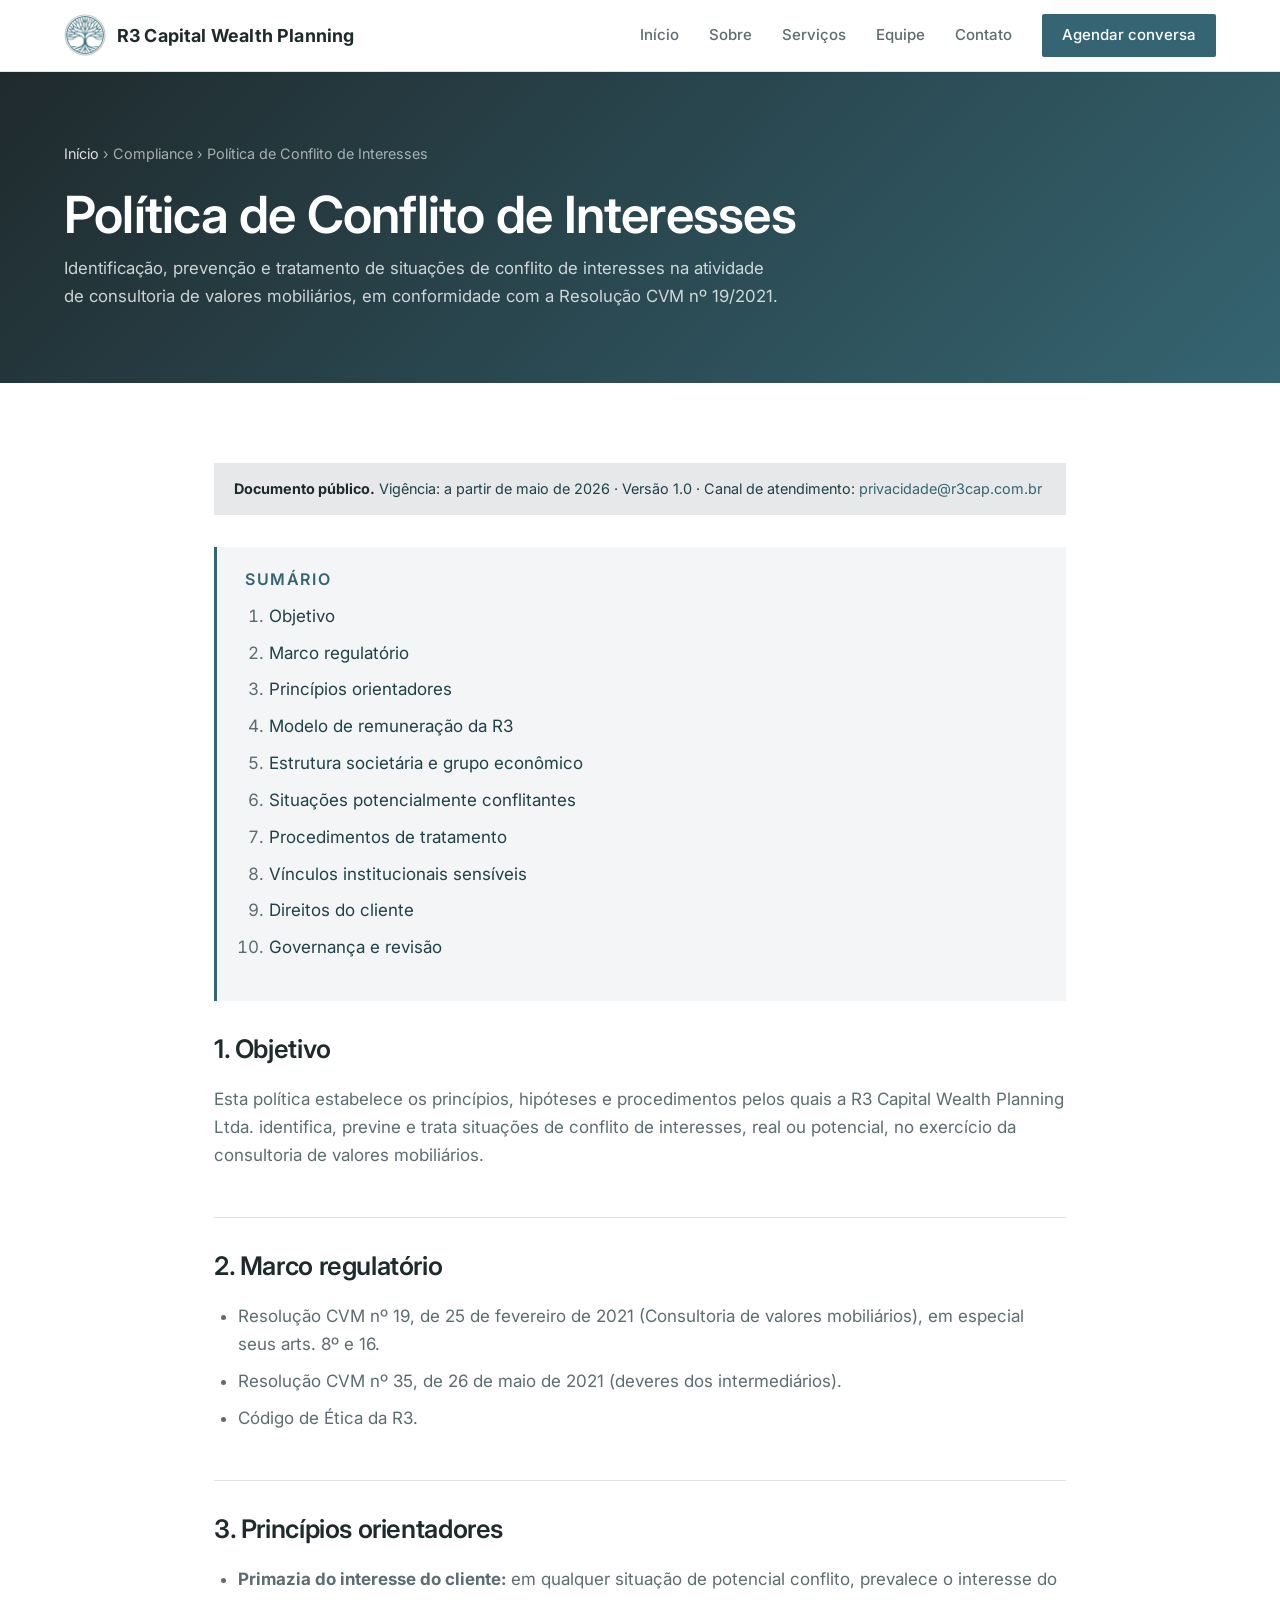
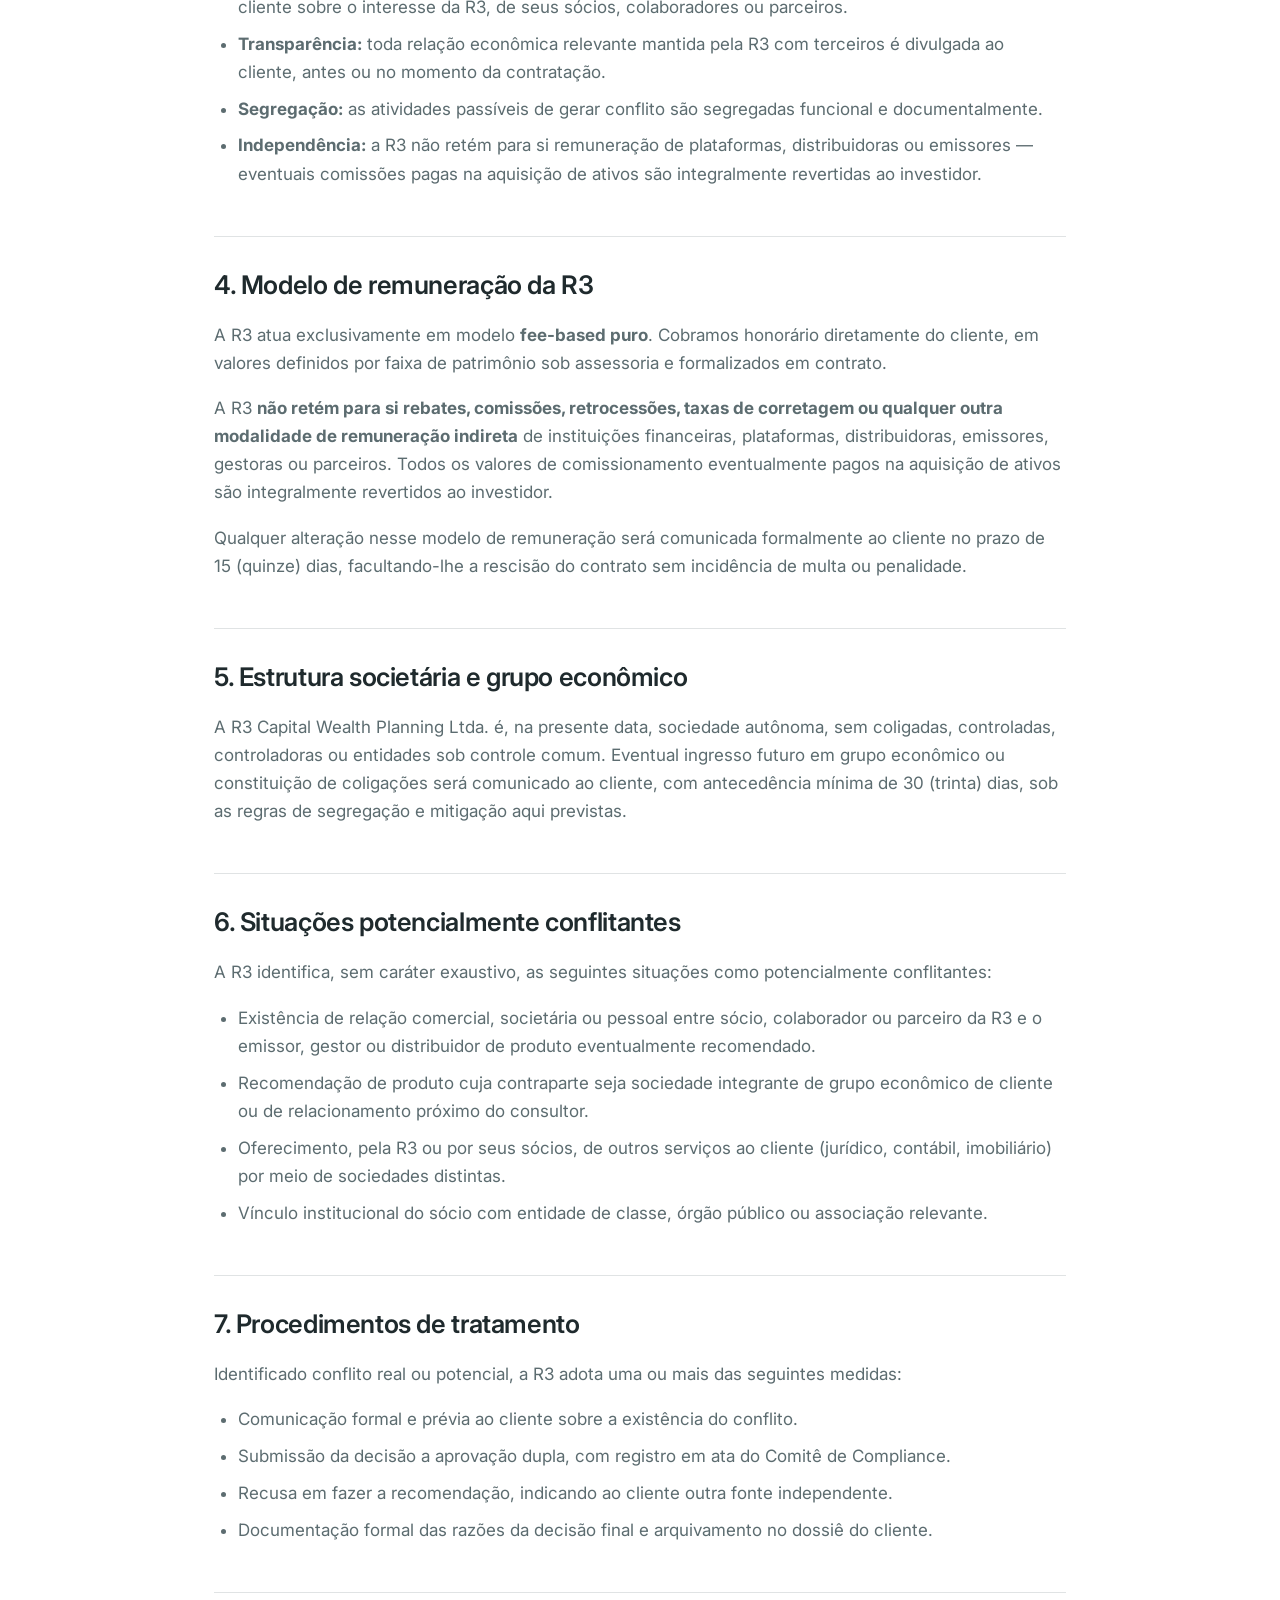
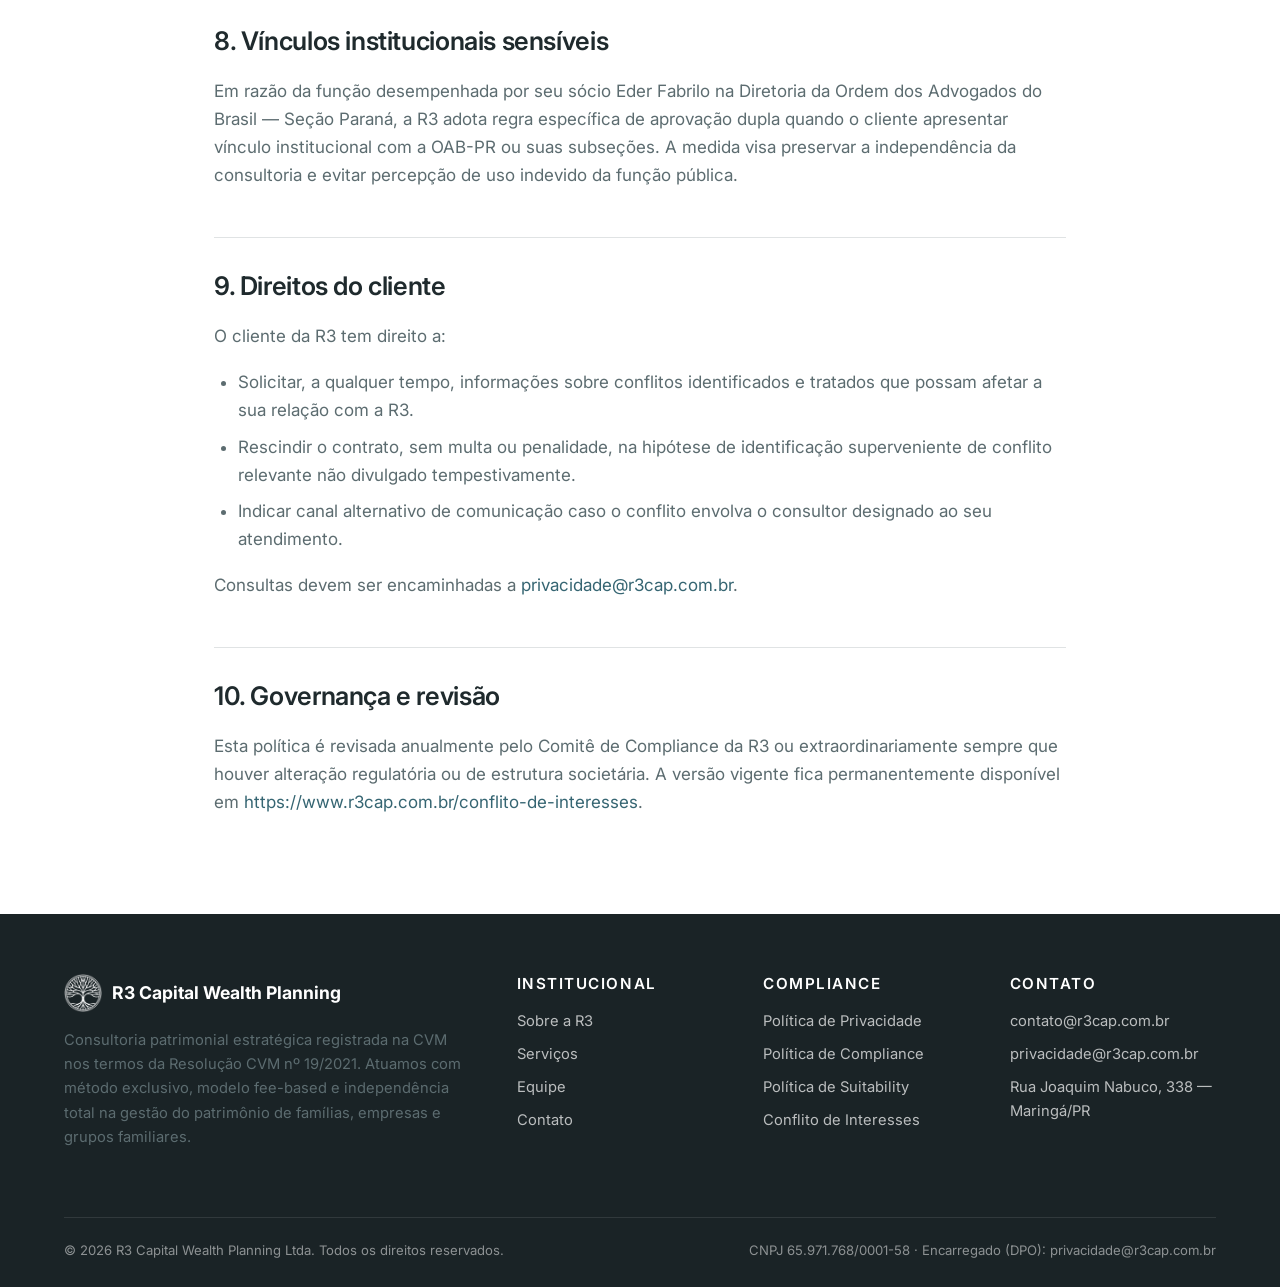
==== conflito-de-interesses.html @ 51d9f54a "Site institucional R3 Capital Wealth Planning" ====
<!DOCTYPE html>
<html lang="pt-BR">
<head>
  <meta charset="UTF-8">
  <meta name="viewport" content="width=device-width, initial-scale=1.0">
  <title>Política de Conflito de Interesses | R3 Capital Wealth Planning</title>
  <meta name="description" content="Política de Conflito de Interesses da R3 Capital Wealth Planning Ltda., em conformidade com a Resolução CVM nº 19/2021.">
  <meta name="robots" content="index, follow">
  <link rel="preconnect" href="https://fonts.googleapis.com">
  <link rel="preconnect" href="https://fonts.gstatic.com" crossorigin>
  <link href="https://fonts.googleapis.com/css2?family=Inter:wght@400;500;600;700&display=swap" rel="stylesheet">
  <link rel="stylesheet" href="css/style.css">
</head>
<body data-page="conflito-interesses">

<header class="navbar">
  <div class="navbar-inner">
    <a href="index.html" class="navbar-brand"><img class="brand-icon" src="assets/logo-icon.png" alt="R3 Capital"><span>R3 Capital Wealth Planning</span></a>
    <nav class="navbar-nav">
      <a href="index.html" class="">Início</a><a href="sobre.html" class="">Sobre</a><a href="servicos.html" class="">Serviços</a><a href="equipe.html" class="">Equipe</a><a href="contato.html" class="">Contato</a>
      <a href="contato.html#agendar" class="btn-nav">Agendar conversa</a>
    </nav>
  </div>
</header>

<section class="page-header">
  <div class="container">
    <div class="breadcrumb"><a href="index.html">Início</a> &rsaquo; Compliance &rsaquo; Política de Conflito de Interesses</div>
    <h1>Política de Conflito de Interesses</h1>
    <p class="subtitle">Identificação, prevenção e tratamento de situações de conflito de interesses na atividade de consultoria de valores mobiliários, em conformidade com a Resolução CVM nº 19/2021.</p>
  </div>
</section>

<section>
  <div class="container-narrow legal-content">

<div class="meta">
  <strong>Documento público.</strong> Vigência: a partir de maio de 2026 &middot; Versão 1.0 &middot;
  Canal de atendimento: <a href="mailto:privacidade@r3cap.com.br">privacidade@r3cap.com.br</a>
</div>

    <div class="policy-toc">
      <h4>Sumário</h4>
      <ol>
        <li><a href="#ci-1">Objetivo</a></li>
        <li><a href="#ci-2">Marco regulatório</a></li>
        <li><a href="#ci-3">Princípios orientadores</a></li>
        <li><a href="#ci-4">Modelo de remuneração da R3</a></li>
        <li><a href="#ci-5">Estrutura societária e grupo econômico</a></li>
        <li><a href="#ci-6">Situações potencialmente conflitantes</a></li>
        <li><a href="#ci-7">Procedimentos de tratamento</a></li>
        <li><a href="#ci-8">Vínculos institucionais sensíveis</a></li>
        <li><a href="#ci-9">Direitos do cliente</a></li>
        <li><a href="#ci-10">Governança e revisão</a></li>
      </ol>
    </div>

    <h2 id="ci-1">1. Objetivo</h2>
    <p>Esta política estabelece os princípios, hipóteses e procedimentos pelos quais a R3 Capital Wealth Planning Ltda. identifica, previne e trata situações de conflito de interesses, real ou potencial, no exercício da consultoria de valores mobiliários.</p>

    <h2 id="ci-2">2. Marco regulatório</h2>
    <ul>
      <li>Resolução CVM nº 19, de 25 de fevereiro de 2021 (Consultoria de valores mobiliários), em especial seus arts. 8º e 16.</li>
      <li>Resolução CVM nº 35, de 26 de maio de 2021 (deveres dos intermediários).</li>
      <li>Código de Ética da R3.</li>
    </ul>

    <h2 id="ci-3">3. Princípios orientadores</h2>
    <ul>
      <li><strong>Primazia do interesse do cliente:</strong> em qualquer situação de potencial conflito, prevalece o interesse do cliente sobre o interesse da R3, de seus sócios, colaboradores ou parceiros.</li>
      <li><strong>Transparência:</strong> toda relação econômica relevante mantida pela R3 com terceiros é divulgada ao cliente, antes ou no momento da contratação.</li>
      <li><strong>Segregação:</strong> as atividades passíveis de gerar conflito são segregadas funcional e documentalmente.</li>
      <li><strong>Independência:</strong> a R3 não retém para si remuneração de plataformas, distribuidoras ou emissores &mdash; eventuais comissões pagas na aquisição de ativos são integralmente revertidas ao investidor.</li>
    </ul>

    <h2 id="ci-4">4. Modelo de remuneração da R3</h2>
    <p>A R3 atua exclusivamente em modelo <strong>fee-based puro</strong>. Cobramos honorário diretamente do cliente, em valores definidos por faixa de patrimônio sob assessoria e formalizados em contrato.</p>
    <p>A R3 <strong>não retém para si rebates, comissões, retrocessões, taxas de corretagem ou qualquer outra modalidade de remuneração indireta</strong> de instituições financeiras, plataformas, distribuidoras, emissores, gestoras ou parceiros. Todos os valores de comissionamento eventualmente pagos na aquisição de ativos são integralmente revertidos ao investidor.</p>
    <p>Qualquer alteração nesse modelo de remuneração será comunicada formalmente ao cliente no prazo de 15 (quinze) dias, facultando-lhe a rescisão do contrato sem incidência de multa ou penalidade.</p>

    <h2 id="ci-5">5. Estrutura societária e grupo econômico</h2>
    <p>A R3 Capital Wealth Planning Ltda. é, na presente data, sociedade autônoma, sem coligadas, controladas, controladoras ou entidades sob controle comum. Eventual ingresso futuro em grupo econômico ou constituição de coligações será comunicado ao cliente, com antecedência mínima de 30 (trinta) dias, sob as regras de segregação e mitigação aqui previstas.</p>

    <h2 id="ci-6">6. Situações potencialmente conflitantes</h2>
    <p>A R3 identifica, sem caráter exaustivo, as seguintes situações como potencialmente conflitantes:</p>
    <ul>
      <li>Existência de relação comercial, societária ou pessoal entre sócio, colaborador ou parceiro da R3 e o emissor, gestor ou distribuidor de produto eventualmente recomendado.</li>
      <li>Recomendação de produto cuja contraparte seja sociedade integrante de grupo econômico de cliente ou de relacionamento próximo do consultor.</li>
      <li>Oferecimento, pela R3 ou por seus sócios, de outros serviços ao cliente (jurídico, contábil, imobiliário) por meio de sociedades distintas.</li>
      <li>Vínculo institucional do sócio com entidade de classe, órgão público ou associação relevante.</li>
    </ul>

    <h2 id="ci-7">7. Procedimentos de tratamento</h2>
    <p>Identificado conflito real ou potencial, a R3 adota uma ou mais das seguintes medidas:</p>
    <ul>
      <li>Comunicação formal e prévia ao cliente sobre a existência do conflito.</li>
      <li>Submissão da decisão a aprovação dupla, com registro em ata do Comitê de Compliance.</li>
      <li>Recusa em fazer a recomendação, indicando ao cliente outra fonte independente.</li>
      <li>Documentação formal das razões da decisão final e arquivamento no dossiê do cliente.</li>
    </ul>

    <h2 id="ci-8">8. Vínculos institucionais sensíveis</h2>
    <p>Em razão da função desempenhada por seu sócio Eder Fabrilo na Diretoria da Ordem dos Advogados do Brasil — Seção Paraná, a R3 adota regra específica de aprovação dupla quando o cliente apresentar vínculo institucional com a OAB-PR ou suas subseções. A medida visa preservar a independência da consultoria e evitar percepção de uso indevido da função pública.</p>

    <h2 id="ci-9">9. Direitos do cliente</h2>
    <p>O cliente da R3 tem direito a:</p>
    <ul>
      <li>Solicitar, a qualquer tempo, informações sobre conflitos identificados e tratados que possam afetar a sua relação com a R3.</li>
      <li>Rescindir o contrato, sem multa ou penalidade, na hipótese de identificação superveniente de conflito relevante não divulgado tempestivamente.</li>
      <li>Indicar canal alternativo de comunicação caso o conflito envolva o consultor designado ao seu atendimento.</li>
    </ul>
    <p>Consultas devem ser encaminhadas a <a href="mailto:privacidade@r3cap.com.br">privacidade@r3cap.com.br</a>.</p>

    <h2 id="ci-10">10. Governança e revisão</h2>
    <p>Esta política é revisada anualmente pelo Comitê de Compliance da R3 ou extraordinariamente sempre que houver alteração regulatória ou de estrutura societária. A versão vigente fica permanentemente disponível em <a href="https://www.r3cap.com.br/conflito-de-interesses">https://www.r3cap.com.br/conflito-de-interesses</a>.</p>
  </div>
</section>

<footer class="footer">
  <div class="container">
    <div class="footer-grid">
      <div>
        <span class="footer-brand"><img class="brand-icon" src="assets/logo-icon-branco.png" alt="R3 Capital"><span>R3 Capital Wealth Planning</span></span>
        <p>Consultoria patrimonial estratégica registrada na CVM nos termos da Resolução CVM nº 19/2021. Atuamos com método exclusivo, modelo fee-based e independência total na gestão do patrimônio de famílias, empresas e grupos familiares.</p>
      </div>
      <div>
        <h4>Institucional</h4>
        <ul>
          <li><a href="sobre.html">Sobre a R3</a></li>
          <li><a href="servicos.html">Serviços</a></li>
          <li><a href="equipe.html">Equipe</a></li>
          <li><a href="contato.html">Contato</a></li>
        </ul>
      </div>
      <div>
        <h4>Compliance</h4>
        <ul>
          <li><a href="politica-de-privacidade.html">Política de Privacidade</a></li>
          <li><a href="politica-de-compliance.html">Política de Compliance</a></li>
          <li><a href="politica-de-suitability.html">Política de Suitability</a></li>
          <li><a href="conflito-de-interesses.html">Conflito de Interesses</a></li>
        </ul>
      </div>
      <div>
        <h4>Contato</h4>
        <ul>
          <li>contato@r3cap.com.br</li>
          <li>privacidade@r3cap.com.br</li>
          <li>Rua Joaquim Nabuco, 338 &mdash; Maringá/PR</li>
        </ul>
      </div>
    </div>
    <div class="footer-bottom">
      <div>&copy; 2026 R3 Capital Wealth Planning Ltda. Todos os direitos reservados.</div>
      <div>CNPJ 65.971.768/0001-58 &middot; Encarregado (DPO): privacidade@r3cap.com.br</div>
    </div>
  </div>
</footer>
</body>
</html>
---- css/style.css ----
/* ==============================================================
   R3 Capital Wealth Planning — Site institucional
   Paleta: teal/petróleo institucional, cinza, escuro — extraída
   da apresentação corporativa da R3 Capital.
   Tipografia: Inter (sans-serif).
   ============================================================== */

:root {
  --teal-900: #1F2A2D;
  --teal-800: #1F4147;
  --teal-700: #356572;
  --teal-500: #6A8990;
  --teal-100: #E7E8E9;
  --accent: #356572;
  --accent-light: #6A8990;
  --gray-900: #1F2A2D;
  --gray-700: #5C6C70;
  --gray-500: #8A979B;
  --gray-300: #CBD2D4;
  --gray-100: #F4F5F6;
  --white: #FFFFFF;
  --border: #E0E3E4;
  --max-width: 1200px;
  --content-width: 900px;
  --shadow-sm: 0 1px 2px 0 rgba(31, 42, 45, 0.05);
  --shadow-md: 0 4px 6px -1px rgba(31, 42, 45, 0.09), 0 2px 4px -1px rgba(31, 42, 45, 0.05);
  --shadow-lg: 0 10px 25px -3px rgba(31, 42, 45, 0.12), 0 4px 6px -2px rgba(31, 42, 45, 0.06);
}

* { box-sizing: border-box; margin: 0; padding: 0; }

html {
  scroll-behavior: smooth;
  -webkit-font-smoothing: antialiased;
  -moz-osx-font-smoothing: grayscale;
}

body {
  font-family: 'Inter', -apple-system, BlinkMacSystemFont, 'Segoe UI', Roboto, sans-serif;
  font-size: 17px;
  line-height: 1.65;
  color: var(--gray-900);
  background: var(--white);
}

a { color: var(--teal-700); text-decoration: none; transition: color .15s ease; }
a:hover { color: var(--teal-500); }

img { max-width: 100%; display: block; }

.container { max-width: var(--max-width); margin: 0 auto; padding: 0 24px; }
.container-narrow { max-width: var(--content-width); margin: 0 auto; padding: 0 24px; }

/* ============== TIPOGRAFIA ============== */
h1, h2, h3, h4 {
  font-weight: 600;
  line-height: 1.25;
  color: var(--teal-900);
  letter-spacing: -0.015em;
}
h1 { font-size: clamp(2rem, 4vw, 3.25rem); margin-bottom: 1.5rem; }
h2 { font-size: clamp(1.5rem, 3vw, 2.25rem); margin-bottom: 1.25rem; }
h3 { font-size: 1.35rem; margin-bottom: 1rem; }
h4 { font-size: 1.1rem; margin-bottom: .75rem; color: var(--teal-800); }

p { margin-bottom: 1.1rem; color: var(--gray-700); }
p.lead { font-size: 1.2rem; color: var(--gray-700); line-height: 1.55; }

.eyebrow {
  text-transform: uppercase;
  letter-spacing: .14em;
  font-size: .82rem;
  font-weight: 600;
  color: var(--teal-700);
  margin-bottom: .9rem;
  display: inline-block;
}

.divider-gold {
  width: 56px; height: 2px; background: var(--teal-700); margin: 1.25rem 0 1.5rem;
}

ul.bullets { list-style: none; padding: 0; }
ul.bullets li {
  position: relative; padding-left: 1.6rem; margin-bottom: .55rem; color: var(--gray-700);
}
ul.bullets li::before {
  content: ""; position: absolute; left: 0; top: .62rem;
  width: 8px; height: 8px; background: var(--teal-700);
  transform: rotate(45deg);
}

/* ============== NAVBAR ============== */
.navbar {
  background: var(--white);
  border-bottom: 1px solid var(--border);
  position: sticky; top: 0; z-index: 50;
  box-shadow: var(--shadow-sm);
}
.navbar-inner {
  display: flex; align-items: center; justify-content: space-between;
  padding: 14px 24px; max-width: var(--max-width); margin: 0 auto;
}
.navbar-brand {
  display: flex; align-items: center; gap: 11px;
  font-weight: 700; font-size: 1.12rem; color: var(--teal-900);
  letter-spacing: .01em;
}
.navbar-brand:hover { color: var(--teal-900); }
.brand-icon { height: 42px; width: auto; }
.navbar-nav { display: flex; gap: 30px; align-items: center; }
.navbar-nav a {
  color: var(--gray-700); font-size: .94rem; font-weight: 500;
  transition: color .15s ease;
}
.navbar-nav a:hover, .navbar-nav a.active { color: var(--teal-900); }
.btn-nav {
  background: var(--teal-700); color: var(--white) !important;
  padding: 9px 20px; border-radius: 2px; font-size: .9rem;
}
.btn-nav:hover { background: var(--teal-800); color: var(--white) !important; }

@media (max-width: 860px) {
  .navbar-nav { gap: 16px; }
  .navbar-nav a:not(.btn-nav) { display: none; }
  .navbar-brand { font-size: 1rem; }
  .brand-icon { height: 36px; }
}

/* ============== HERO ============== */
.hero {
  background: linear-gradient(135deg, var(--teal-900) 0%, var(--teal-700) 100%);
  color: var(--white);
  padding: 110px 0 100px;
  position: relative;
  overflow: hidden;
}
.hero::before {
  content: ""; position: absolute; top: 0; right: -20%; width: 600px; height: 600px;
  background: radial-gradient(circle, rgba(106, 137, 144, 0.22) 0%, transparent 70%);
  pointer-events: none;
}
.hero h1 { color: var(--white); max-width: 760px; }
.hero .lead { color: rgba(255,255,255,0.85); max-width: 640px; margin-top: 1rem; }
.hero .eyebrow { color: var(--teal-500); }
.hero .divider-gold { background: var(--teal-500); }
.hero-actions { margin-top: 2.2rem; display: flex; gap: 14px; flex-wrap: wrap; }

.btn {
  display: inline-block; padding: 14px 28px;
  font-size: .95rem; font-weight: 600; border-radius: 2px;
  border: 1px solid transparent; cursor: pointer;
  transition: all .15s ease;
  letter-spacing: .02em;
}
.btn-primary { background: var(--teal-700); color: var(--white); }
.btn-primary:hover { background: var(--teal-800); color: var(--white); }
.btn-outline { background: transparent; border-color: rgba(255,255,255,0.4); color: var(--white); }
.btn-outline:hover { background: var(--white); color: var(--teal-900); border-color: var(--white); }

/* ============== PAGE HEADER (interior) ============== */
.page-header {
  background: linear-gradient(135deg, var(--teal-900) 0%, var(--teal-700) 100%);
  color: var(--white); padding: 70px 0 55px;
}
.page-header h1 { color: var(--white); margin-bottom: .6rem; }
.page-header .breadcrumb {
  color: rgba(255,255,255,0.6); font-size: .9rem; margin-bottom: 1rem;
}
.page-header .breadcrumb a { color: rgba(255,255,255,0.85); }
.page-header .subtitle {
  color: rgba(255,255,255,0.78); font-size: 1.05rem; max-width: 720px;
}

/* ============== SEÇÕES ============== */
section { padding: 80px 0; }
section.tight { padding: 50px 0; }
section.alt { background: var(--gray-100); }
section.dark { background: var(--teal-900); color: var(--white); }
section.dark h2, section.dark h3 { color: var(--white); }
section.dark p { color: rgba(255,255,255,0.75); }

.section-header { max-width: 720px; margin-bottom: 3rem; }
.section-header.center { margin-left: auto; margin-right: auto; text-align: center; }
.section-header.center .divider-gold { margin-left: auto; margin-right: auto; }

/* ============== CARDS ============== */
.grid-3 { display: grid; grid-template-columns: repeat(3, 1fr); gap: 28px; }
.grid-2 { display: grid; grid-template-columns: repeat(2, 1fr); gap: 36px; }
@media (max-width: 820px) { .grid-3, .grid-2 { grid-template-columns: 1fr; } }

.card {
  background: var(--white); padding: 36px 32px;
  border: 1px solid var(--border); border-top: 3px solid var(--teal-700);
  transition: transform .2s ease, box-shadow .2s ease;
}
.card:hover { transform: translateY(-3px); box-shadow: var(--shadow-md); }
.card h3 { margin-bottom: .8rem; }
.card .icon {
  width: 44px; height: 44px; display: flex; align-items: center; justify-content: center;
  background: var(--teal-100); color: var(--teal-700); margin-bottom: 1.25rem;
  font-size: 1.4rem; font-weight: 700;
}
.card p { margin-bottom: 0; }

/* ============== MÉTODO R3 (etapas) ============== */
.steps { display: grid; grid-template-columns: repeat(3, 1fr); gap: 24px; }
@media (max-width: 820px) { .steps { grid-template-columns: 1fr; } }
.step {
  background: var(--white); border: 1px solid var(--border);
  padding: 30px 28px; position: relative;
}
.step .step-num {
  font-size: 2.2rem; font-weight: 700; color: var(--teal-100);
  line-height: 1; margin-bottom: .5rem;
}
.step h3 {
  font-size: 1.15rem; text-transform: uppercase; letter-spacing: .04em;
  color: var(--teal-700); margin-bottom: .6rem;
}
.step p { margin-bottom: 0; font-size: .96rem; }
.step.dark { background: var(--teal-800); border-color: var(--teal-800); }
.step.dark h3 { color: var(--teal-500); }
.step.dark p { color: rgba(255,255,255,0.78); }
.step.dark .step-num { color: rgba(255,255,255,0.18); }

/* ============== COMPARATIVO (fee-based) ============== */
.compare { display: grid; grid-template-columns: 1fr 1fr; gap: 28px; }
@media (max-width: 720px) { .compare { grid-template-columns: 1fr; } }
.compare-col {
  border: 1px solid var(--border); padding: 32px 30px; background: var(--white);
}
.compare-col.bad { background: var(--gray-100); }
.compare-col.good { border-top: 3px solid var(--teal-700); }
.compare-col h3 { font-size: 1.15rem; margin-bottom: 1.25rem; }
.compare-col.bad h3 { color: var(--gray-500); }
.compare-col ul { list-style: none; padding: 0; }
.compare-col li {
  position: relative; padding-left: 1.7rem; margin-bottom: .7rem;
  font-size: .96rem; color: var(--gray-700);
}
.compare-col.bad li::before {
  content: "\00d7"; position: absolute; left: 0; top: -.05rem;
  color: var(--gray-500); font-weight: 700; font-size: 1.1rem;
}
.compare-col.good li::before {
  content: "\2713"; position: absolute; left: 0; top: 0;
  color: var(--teal-700); font-weight: 700;
}

/* ============== TABELA DE HONORÁRIOS ============== */
.fee-table { width: 100%; border-collapse: collapse; margin: 1.5rem 0; }
.fee-table th, .fee-table td {
  text-align: left; padding: 14px 18px; border-bottom: 1px solid var(--border);
  font-size: .98rem;
}
.fee-table thead th {
  background: var(--teal-900); color: var(--white);
  text-transform: uppercase; letter-spacing: .06em; font-size: .8rem; font-weight: 600;
}
.fee-table tbody tr:nth-child(even) { background: var(--gray-100); }
.fee-table td:nth-child(2) { color: var(--teal-700); font-weight: 700; }

/* ============== TEAM ============== */
.team-card {
  background: var(--white); border: 1px solid var(--border);
  padding: 36px; display: flex; gap: 28px; align-items: flex-start;
}
.team-avatar {
  width: 96px; height: 96px; flex-shrink: 0;
  background: var(--teal-100); color: var(--teal-700);
  display: flex; align-items: center; justify-content: center;
  font-weight: 700; font-size: 1.8rem; border: 2px solid var(--teal-700);
  border-radius: 50%;
}
.team-info h3 { margin-bottom: .25rem; }
.team-info .role {
  color: var(--teal-700); font-size: .92rem; font-weight: 600;
  text-transform: uppercase; letter-spacing: .08em; margin-bottom: .9rem;
}
@media (max-width: 600px) {
  .team-card { flex-direction: column; align-items: center; text-align: center; }
}

/* ============== STATS ============== */
.stats-bar {
  background: var(--teal-900); color: var(--white); padding: 56px 0;
}
.stats-grid { display: grid; grid-template-columns: repeat(4, 1fr); gap: 24px; text-align: center; }
.stat-num {
  font-size: 2.4rem; font-weight: 700; color: var(--teal-500); display: block;
  font-family: 'Inter', sans-serif;
}
.stat-label {
  color: rgba(255,255,255,0.7); font-size: .85rem; text-transform: uppercase;
  letter-spacing: .12em; margin-top: .4rem;
}
@media (max-width: 720px) { .stats-grid { grid-template-columns: repeat(2, 1fr); gap: 32px; } }

/* ============== CTA ============== */
.cta-band {
  background: linear-gradient(135deg, var(--teal-900) 0%, var(--teal-700) 100%);
  color: var(--white); padding: 70px 0; text-align: center;
}
.cta-band h2 { color: var(--white); }
.cta-band p { color: rgba(255,255,255,0.8); max-width: 560px; margin: 0 auto 2rem; }

/* ============== QUOTE ============== */
.quote-band {
  background: var(--teal-800); color: var(--white);
  padding: 64px 0; text-align: center;
}
.quote-band blockquote {
  font-size: clamp(1.3rem, 2.6vw, 1.9rem); font-weight: 600;
  color: var(--white); max-width: 760px; margin: 0 auto;
  line-height: 1.4; letter-spacing: -0.01em;
}
.quote-band blockquote::before { content: "\201C"; color: var(--teal-500); }
.quote-band blockquote::after { content: "\201D"; color: var(--teal-500); }

/* ============== POLICY / LEGAL ============== */
.policy-toc {
  background: var(--gray-100); border-left: 3px solid var(--teal-700);
  padding: 22px 28px; margin: 2rem 0;
}
.policy-toc h4 {
  margin-bottom: .8rem; font-size: 1rem;
  color: var(--teal-700); text-transform: uppercase; letter-spacing: .1em;
}
.policy-toc ol { padding-left: 1.5rem; color: var(--gray-700); }
.policy-toc ol li { margin-bottom: .35rem; }
.policy-toc ol li a { color: var(--teal-800); }

.legal-content h2 {
  margin-top: 3rem; padding-top: 2rem;
  border-top: 1px solid var(--border); font-size: 1.6rem;
}
.legal-content h2:first-of-type { border-top: none; padding-top: 0; margin-top: 1rem; }
.legal-content h3 { margin-top: 1.8rem; color: var(--teal-800); font-size: 1.15rem; }
.legal-content p, .legal-content li { color: var(--gray-700); }
.legal-content ul, .legal-content ol { padding-left: 1.5rem; margin-bottom: 1.1rem; }
.legal-content ul li, .legal-content ol li { margin-bottom: .55rem; }
.legal-content .meta {
  background: var(--teal-100); padding: 14px 20px; font-size: .9rem;
  color: var(--teal-800); margin-bottom: 2rem;
}
.legal-content .meta strong { color: var(--teal-900); }

/* ============== CONTACT ============== */
.contact-grid { display: grid; grid-template-columns: 1fr 1fr; gap: 56px; }
@media (max-width: 820px) { .contact-grid { grid-template-columns: 1fr; gap: 32px; } }
.contact-info p { margin-bottom: 1.4rem; }
.contact-info .label {
  font-size: .82rem; text-transform: uppercase; letter-spacing: .12em;
  color: var(--teal-700); font-weight: 600; margin-bottom: .25rem; display: block;
}
.contact-info .value { color: var(--gray-900); font-size: 1.05rem; }

form .form-row { margin-bottom: 1.2rem; }
form label {
  display: block; font-size: .88rem; font-weight: 600; color: var(--teal-900);
  margin-bottom: .35rem;
}
form input, form textarea, form select {
  width: 100%; padding: 12px 14px;
  border: 1px solid var(--gray-300); background: var(--white);
  font-family: inherit; font-size: .98rem; color: var(--gray-900);
  border-radius: 2px;
}
form input:focus, form textarea:focus, form select:focus {
  outline: none; border-color: var(--teal-700);
  box-shadow: 0 0 0 3px rgba(53, 101, 114, 0.12);
}
form textarea { min-height: 130px; resize: vertical; }
form button { width: 100%; }

/* ============== FOOTER ============== */
.footer {
  background: #1A2326; color: rgba(255,255,255,0.7); padding: 60px 0 25px;
  font-size: .92rem;
}
.footer-grid {
  display: grid; grid-template-columns: 2fr 1fr 1fr 1fr; gap: 40px;
  margin-bottom: 50px;
}
@media (max-width: 820px) { .footer-grid { grid-template-columns: 1fr 1fr; gap: 32px; } }
.footer h4 {
  color: var(--white); font-size: .95rem; text-transform: uppercase;
  letter-spacing: .1em; margin-bottom: 1rem;
}
.footer ul { list-style: none; padding: 0; }
.footer ul li { margin-bottom: .55rem; }
.footer a { color: rgba(255,255,255,0.7); }
.footer a:hover { color: var(--teal-500); }
.footer-brand {
  display: flex; align-items: center; gap: 10px;
  color: var(--white); font-weight: 700; font-size: 1.1rem;
  margin-bottom: 1rem;
}
.footer-brand .brand-icon { height: 38px; width: auto; }
.footer-bottom {
  border-top: 1px solid rgba(255,255,255,0.1); padding-top: 22px;
  display: flex; justify-content: space-between; flex-wrap: wrap; gap: 16px;
  font-size: .82rem; color: rgba(255,255,255,0.5);
}

/* ============== UTILITIES ============== */
.text-center { text-align: center; }
.mt-1 { margin-top: 1rem; } .mt-2 { margin-top: 2rem; } .mt-3 { margin-top: 3rem; }
.mb-1 { margin-bottom: 1rem; } .mb-2 { margin-bottom: 2rem; } .mb-3 { margin-bottom: 3rem; }
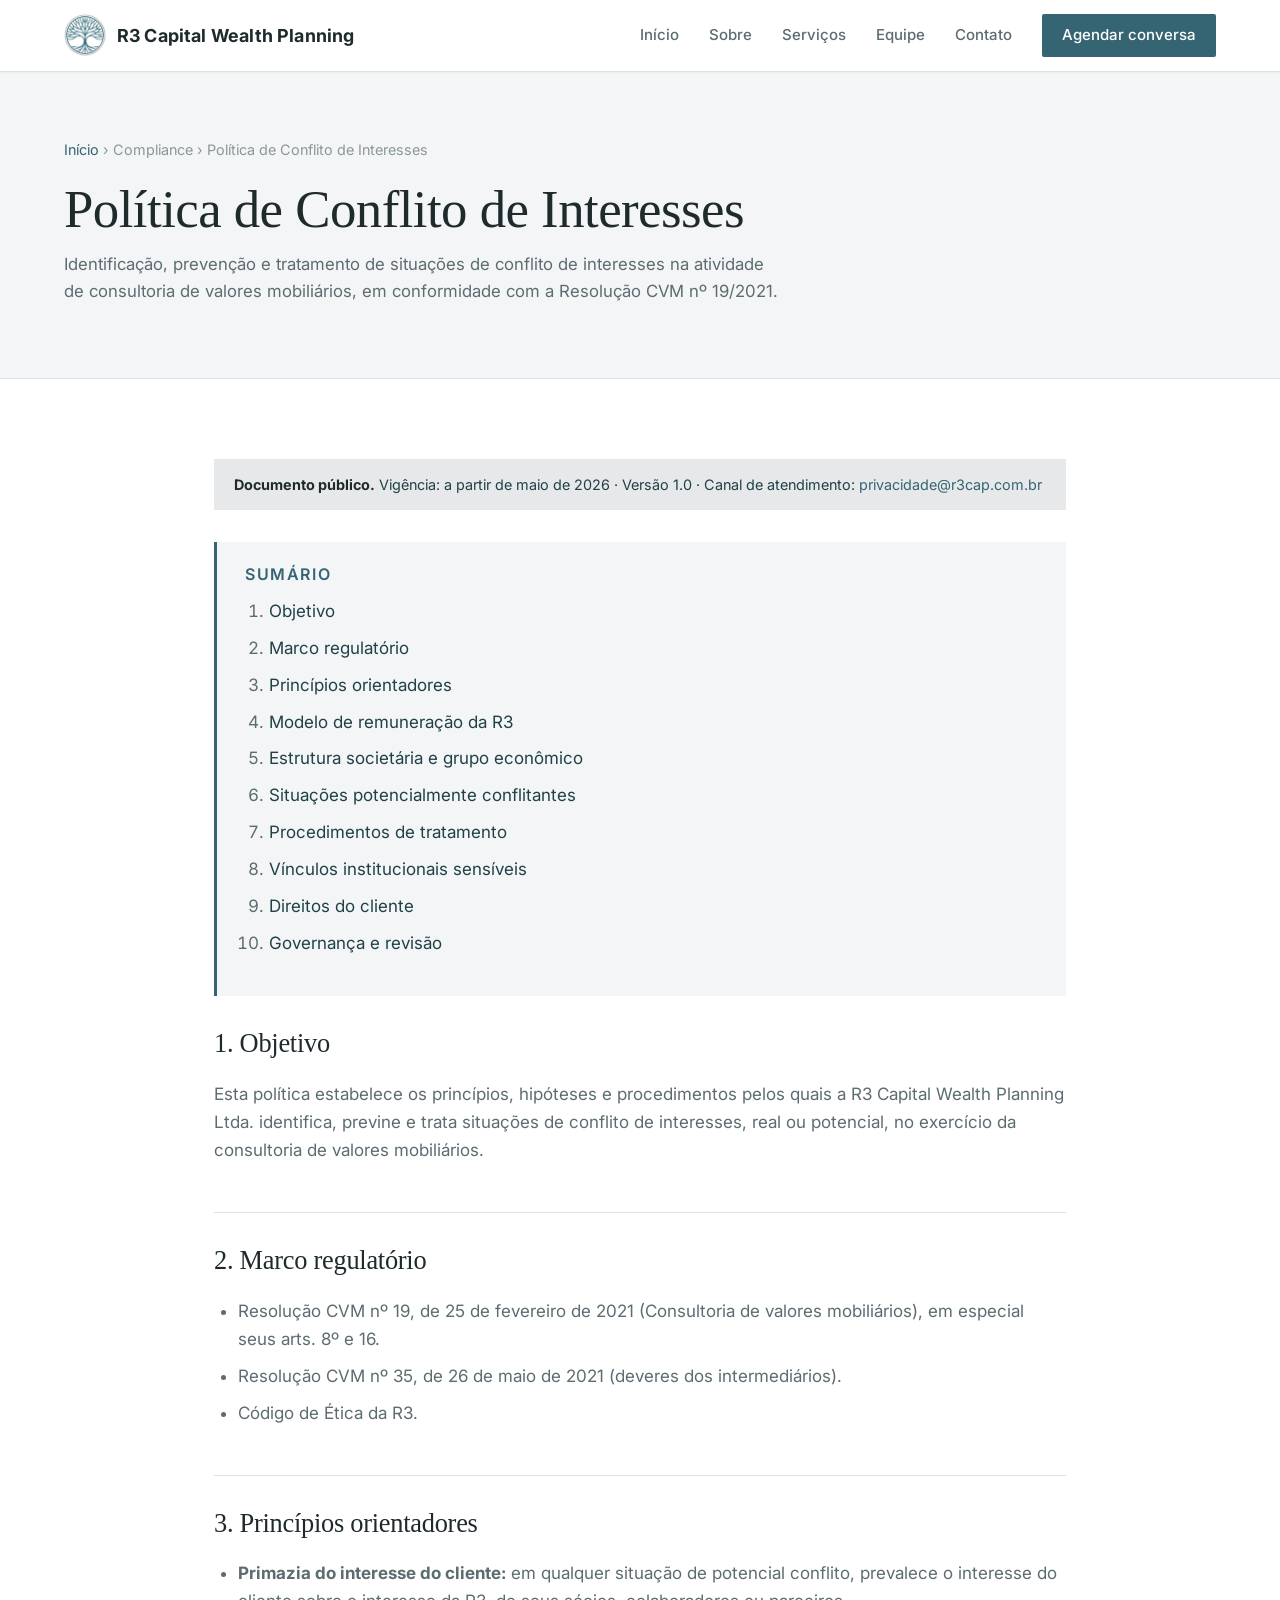
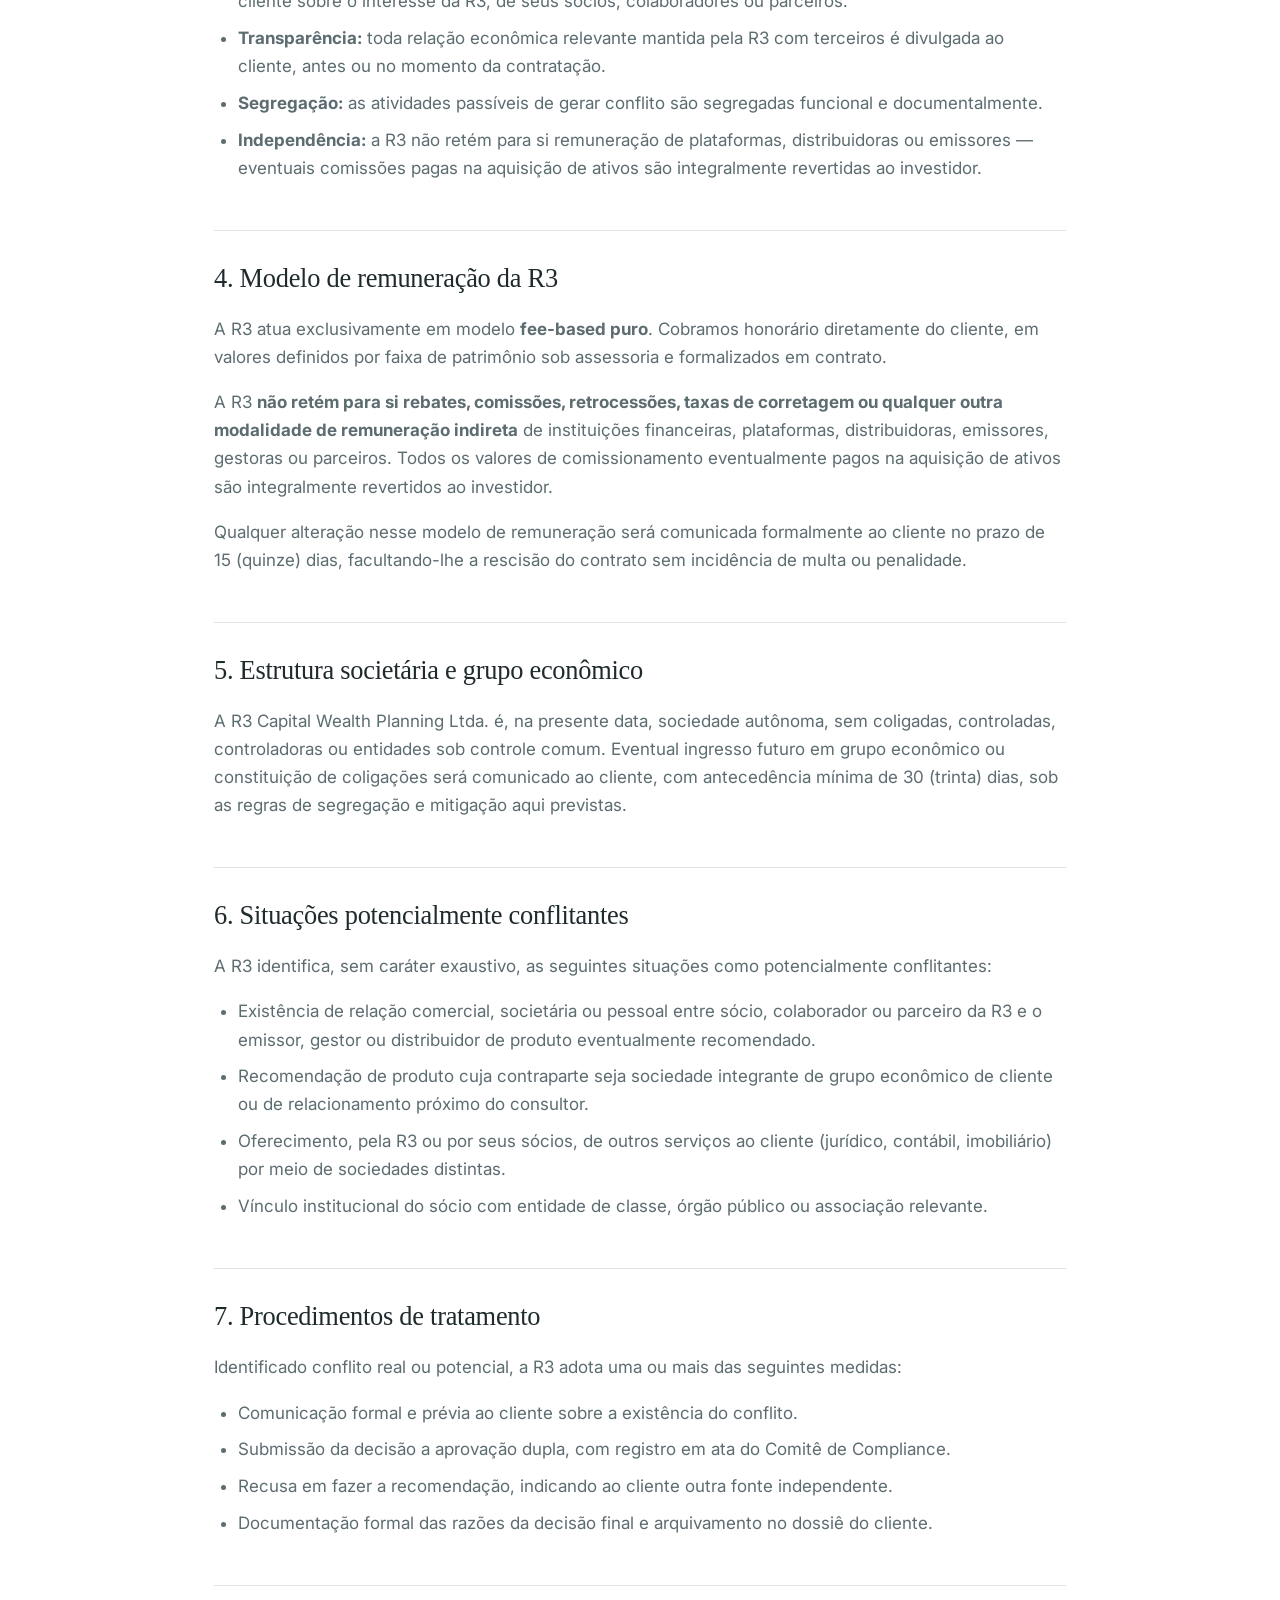
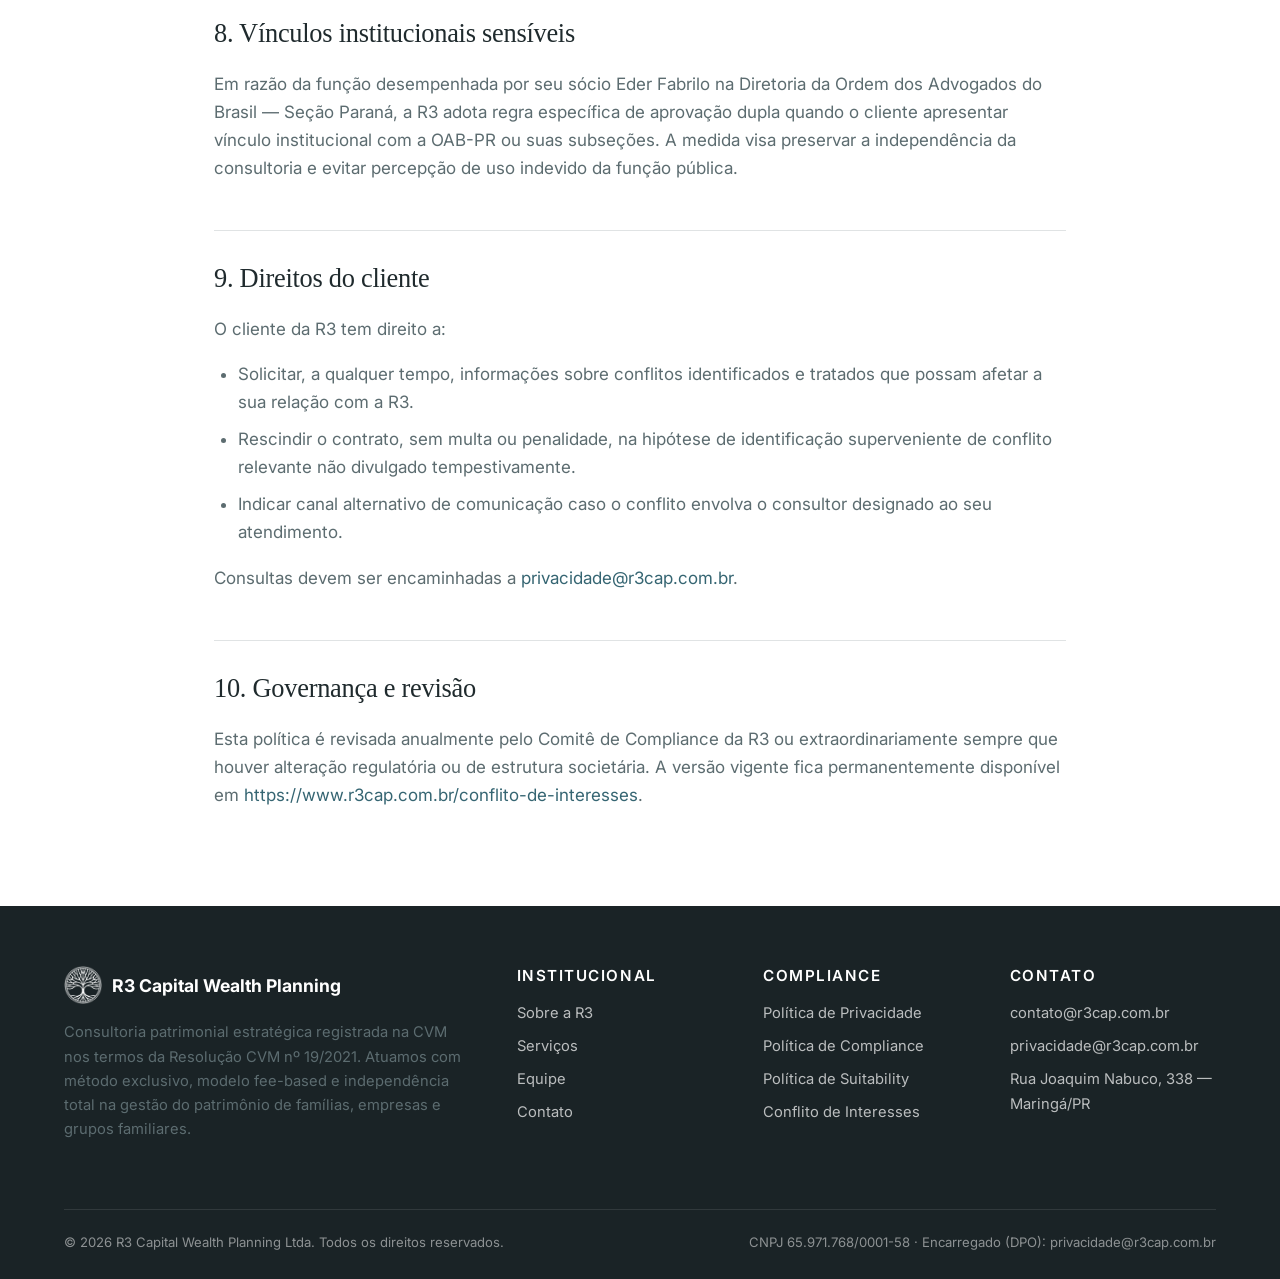
==== commit 99af2c9a: "Aplica identidade visual da apresentação institucional e padroniza dados - Títulos em serifa (Georgi" ====
--- a/conflito-de-interesses.html
+++ b/conflito-de-interesses.html
@@ -16,7 +16,8 @@
 <header class="navbar">
   <div class="navbar-inner">
     <a href="index.html" class="navbar-brand"><img class="brand-icon" src="assets/logo-icon.png" alt="R3 Capital"><span>R3 Capital Wealth Planning</span></a>
-    <nav class="navbar-nav">
+    <button class="nav-toggle" aria-label="Abrir menu" aria-expanded="false" aria-controls="primary-nav"><span></span><span></span><span></span></button>
+    <nav class="navbar-nav" id="primary-nav">
       <a href="index.html" class="">Início</a><a href="sobre.html" class="">Sobre</a><a href="servicos.html" class="">Serviços</a><a href="equipe.html" class="">Equipe</a><a href="contato.html" class="">Contato</a>
       <a href="contato.html#agendar" class="btn-nav">Agendar conversa</a>
     </nav>
@@ -156,5 +157,8 @@
     </div>
   </div>
 </footer>
+<script>
+(function(){var t=document.querySelector('.nav-toggle'),n=document.getElementById('primary-nav');if(t&&n){t.addEventListener('click',function(){var o=n.classList.toggle('open');t.setAttribute('aria-expanded',o);t.setAttribute('aria-label',o?'Fechar menu':'Abrir menu');});}})();
+</script>
 </body>
 </html>
--- a/css/style.css
+++ b/css/style.css
@@ -1,8 +1,8 @@
 /* ==============================================================
    R3 Capital Wealth Planning — Site institucional
-   Paleta: teal/petróleo institucional, cinza, escuro — extraída
-   da apresentação corporativa da R3 Capital.
-   Tipografia: Inter (sans-serif).
+   Identidade visual extraída da apresentação corporativa
+   R3_Capital_Apresentacao: paleta petróleo institucional sobre
+   fundo claro, títulos em serifa (Georgia), rótulos em sans-serif.
    ============================================================== */
 
 :root {
@@ -20,6 +20,8 @@
   --gray-100: #F4F5F6;
   --white: #FFFFFF;
   --border: #E0E3E4;
+  --serif: Georgia, 'Times New Roman', 'Noto Serif', serif;
+  --sans: 'Inter', -apple-system, BlinkMacSystemFont, 'Segoe UI', Roboto, sans-serif;
   --max-width: 1200px;
   --content-width: 900px;
   --shadow-sm: 0 1px 2px 0 rgba(31, 42, 45, 0.05);
@@ -36,7 +38,7 @@
 }
 
 body {
-  font-family: 'Inter', -apple-system, BlinkMacSystemFont, 'Segoe UI', Roboto, sans-serif;
+  font-family: var(--sans);
   font-size: 17px;
   line-height: 1.65;
   color: var(--gray-900);
@@ -52,21 +54,29 @@
 .container-narrow { max-width: var(--content-width); margin: 0 auto; padding: 0 24px; }
 
 /* ============== TIPOGRAFIA ============== */
-h1, h2, h3, h4 {
+h1, h2, h3 {
+  font-family: var(--serif);
+  font-weight: 400;
+  line-height: 1.2;
+  color: var(--teal-900);
+  letter-spacing: -0.01em;
+}
+h4 {
+  font-family: var(--sans);
   font-weight: 600;
   line-height: 1.25;
-  color: var(--teal-900);
-  letter-spacing: -0.015em;
-}
-h1 { font-size: clamp(2rem, 4vw, 3.25rem); margin-bottom: 1.5rem; }
-h2 { font-size: clamp(1.5rem, 3vw, 2.25rem); margin-bottom: 1.25rem; }
-h3 { font-size: 1.35rem; margin-bottom: 1rem; }
-h4 { font-size: 1.1rem; margin-bottom: .75rem; color: var(--teal-800); }
+  color: var(--teal-800);
+}
+h1 { font-size: clamp(1.8rem, 6vw, 3.3rem); margin-bottom: 1.5rem; }
+h2 { font-size: clamp(1.45rem, 4.5vw, 2.35rem); margin-bottom: 1.25rem; }
+h3 { font-size: 1.4rem; margin-bottom: 1rem; }
+h4 { font-size: 1.1rem; margin-bottom: .75rem; }
 
 p { margin-bottom: 1.1rem; color: var(--gray-700); }
 p.lead { font-size: 1.2rem; color: var(--gray-700); line-height: 1.55; }
 
 .eyebrow {
+  font-family: var(--sans);
   text-transform: uppercase;
   letter-spacing: .14em;
   font-size: .82rem;
@@ -120,56 +130,91 @@
 }
 .btn-nav:hover { background: var(--teal-800); color: var(--white) !important; }
 
+/* Botão hambúrguer — visível apenas no mobile */
+.nav-toggle {
+  display: none; background: none; border: 0; cursor: pointer;
+  padding: 8px; margin: -8px -8px -8px 0;
+}
+.nav-toggle span {
+  display: block; width: 24px; height: 2px; background: var(--teal-900);
+  border-radius: 2px; transition: transform .2s ease, opacity .2s ease;
+}
+.nav-toggle span + span { margin-top: 5px; }
+.nav-toggle[aria-expanded="true"] span:nth-child(1) { transform: translateY(7px) rotate(45deg); }
+.nav-toggle[aria-expanded="true"] span:nth-child(2) { opacity: 0; }
+.nav-toggle[aria-expanded="true"] span:nth-child(3) { transform: translateY(-7px) rotate(-45deg); }
+
 @media (max-width: 860px) {
-  .navbar-nav { gap: 16px; }
-  .navbar-nav a:not(.btn-nav) { display: none; }
   .navbar-brand { font-size: 1rem; }
   .brand-icon { height: 36px; }
+  .nav-toggle { display: block; }
+  .navbar-nav {
+    position: absolute; top: 100%; left: 0; right: 0;
+    flex-direction: column; align-items: stretch; gap: 0;
+    background: var(--white); border-bottom: 1px solid var(--border);
+    box-shadow: var(--shadow-md);
+    max-height: 0; overflow: hidden;
+    transition: max-height .25s ease;
+  }
+  .navbar-nav.open { max-height: 420px; }
+  .navbar-nav a {
+    padding: 14px 24px; border-top: 1px solid var(--border); font-size: 1rem;
+  }
+  .navbar-nav a:first-child { border-top: none; }
+  .navbar-nav .btn-nav {
+    margin: 14px 24px; text-align: center; border-radius: 2px;
+  }
 }
 
 /* ============== HERO ============== */
 .hero {
-  background: linear-gradient(135deg, var(--teal-900) 0%, var(--teal-700) 100%);
-  color: var(--white);
-  padding: 110px 0 100px;
+  background: var(--white);
+  color: var(--gray-900);
+  padding: 96px 0 88px;
   position: relative;
   overflow: hidden;
+  border-bottom: 1px solid var(--border);
 }
 .hero::before {
-  content: ""; position: absolute; top: 0; right: -20%; width: 600px; height: 600px;
-  background: radial-gradient(circle, rgba(106, 137, 144, 0.22) 0%, transparent 70%);
-  pointer-events: none;
-}
-.hero h1 { color: var(--white); max-width: 760px; }
-.hero .lead { color: rgba(255,255,255,0.85); max-width: 640px; margin-top: 1rem; }
-.hero .eyebrow { color: var(--teal-500); }
-.hero .divider-gold { background: var(--teal-500); }
+  content: ""; position: absolute; top: 50%; right: -80px;
+  width: 520px; height: 520px; transform: translateY(-50%);
+  background: url('../assets/logo-icon.png') center / contain no-repeat;
+  opacity: .07; pointer-events: none;
+}
+.hero .container { position: relative; z-index: 1; }
+.hero h1 { color: var(--teal-900); max-width: 780px; }
+.hero .lead { color: var(--gray-700); max-width: 620px; margin-top: 1rem; }
+.hero .eyebrow { color: var(--teal-700); }
+.hero .divider-gold { background: var(--teal-700); }
 .hero-actions { margin-top: 2.2rem; display: flex; gap: 14px; flex-wrap: wrap; }
 
 .btn {
   display: inline-block; padding: 14px 28px;
+  font-family: var(--sans);
   font-size: .95rem; font-weight: 600; border-radius: 2px;
   border: 1px solid transparent; cursor: pointer;
   transition: all .15s ease;
   letter-spacing: .02em;
 }
-.btn-primary { background: var(--teal-700); color: var(--white); }
-.btn-primary:hover { background: var(--teal-800); color: var(--white); }
-.btn-outline { background: transparent; border-color: rgba(255,255,255,0.4); color: var(--white); }
-.btn-outline:hover { background: var(--white); color: var(--teal-900); border-color: var(--white); }
+.btn-primary { background: var(--teal-700); color: var(--white); border-color: var(--teal-700); }
+.btn-primary:hover { background: var(--teal-800); color: var(--white); border-color: var(--teal-800); }
+.btn-outline { background: transparent; border-color: var(--teal-700); color: var(--teal-700); }
+.btn-outline:hover { background: var(--teal-700); color: var(--white); border-color: var(--teal-700); }
 
 /* ============== PAGE HEADER (interior) ============== */
 .page-header {
-  background: linear-gradient(135deg, var(--teal-900) 0%, var(--teal-700) 100%);
-  color: var(--white); padding: 70px 0 55px;
-}
-.page-header h1 { color: var(--white); margin-bottom: .6rem; }
+  background: var(--gray-100);
+  color: var(--gray-900);
+  padding: 66px 0 54px;
+  border-bottom: 1px solid var(--border);
+}
+.page-header h1 { color: var(--teal-900); margin-bottom: .6rem; }
 .page-header .breadcrumb {
-  color: rgba(255,255,255,0.6); font-size: .9rem; margin-bottom: 1rem;
-}
-.page-header .breadcrumb a { color: rgba(255,255,255,0.85); }
+  color: var(--gray-500); font-size: .9rem; margin-bottom: 1rem;
+}
+.page-header .breadcrumb a { color: var(--teal-700); }
 .page-header .subtitle {
-  color: rgba(255,255,255,0.78); font-size: 1.05rem; max-width: 720px;
+  color: var(--gray-700); font-size: 1.05rem; max-width: 720px;
 }
 
 /* ============== SEÇÕES ============== */
@@ -197,32 +242,41 @@
 .card:hover { transform: translateY(-3px); box-shadow: var(--shadow-md); }
 .card h3 { margin-bottom: .8rem; }
 .card .icon {
-  width: 44px; height: 44px; display: flex; align-items: center; justify-content: center;
+  width: 48px; height: 48px; display: flex; align-items: center; justify-content: center;
   background: var(--teal-100); color: var(--teal-700); margin-bottom: 1.25rem;
-  font-size: 1.4rem; font-weight: 700;
+  font-family: var(--sans); font-size: 1rem; font-weight: 700; letter-spacing: .02em;
 }
 .card p { margin-bottom: 0; }
+
+/* Número de destaque (estatísticas em card) */
+.stat-big {
+  font-family: var(--serif); font-size: 2.9rem; font-weight: 400;
+  color: var(--teal-700); line-height: 1; margin-bottom: .6rem;
+}
 
 /* ============== MÉTODO R3 (etapas) ============== */
 .steps { display: grid; grid-template-columns: repeat(3, 1fr); gap: 24px; }
 @media (max-width: 820px) { .steps { grid-template-columns: 1fr; } }
 .step {
   background: var(--white); border: 1px solid var(--border);
+  border-top: 3px solid var(--teal-700);
   padding: 30px 28px; position: relative;
 }
 .step .step-num {
-  font-size: 2.2rem; font-weight: 700; color: var(--teal-100);
+  font-family: var(--serif);
+  font-size: 2.4rem; font-weight: 400; color: var(--teal-500);
   line-height: 1; margin-bottom: .5rem;
 }
 .step h3 {
-  font-size: 1.15rem; text-transform: uppercase; letter-spacing: .04em;
+  font-family: var(--sans);
+  font-size: 1.05rem; font-weight: 700; text-transform: uppercase; letter-spacing: .04em;
   color: var(--teal-700); margin-bottom: .6rem;
 }
 .step p { margin-bottom: 0; font-size: .96rem; }
 .step.dark { background: var(--teal-800); border-color: var(--teal-800); }
 .step.dark h3 { color: var(--teal-500); }
 .step.dark p { color: rgba(255,255,255,0.78); }
-.step.dark .step-num { color: rgba(255,255,255,0.18); }
+.step.dark .step-num { color: rgba(255,255,255,0.30); }
 
 /* ============== COMPARATIVO (fee-based) ============== */
 .compare { display: grid; grid-template-columns: 1fr 1fr; gap: 28px; }
@@ -232,7 +286,7 @@
 }
 .compare-col.bad { background: var(--gray-100); }
 .compare-col.good { border-top: 3px solid var(--teal-700); }
-.compare-col h3 { font-size: 1.15rem; margin-bottom: 1.25rem; }
+.compare-col h3 { font-size: 1.25rem; margin-bottom: 1.25rem; }
 .compare-col.bad h3 { color: var(--gray-500); }
 .compare-col ul { list-style: none; padding: 0; }
 .compare-col li {
@@ -256,6 +310,7 @@
 }
 .fee-table thead th {
   background: var(--teal-900); color: var(--white);
+  font-family: var(--sans);
   text-transform: uppercase; letter-spacing: .06em; font-size: .8rem; font-weight: 600;
 }
 .fee-table tbody tr:nth-child(even) { background: var(--gray-100); }
@@ -264,13 +319,15 @@
 /* ============== TEAM ============== */
 .team-card {
   background: var(--white); border: 1px solid var(--border);
+  border-top: 3px solid var(--teal-700);
   padding: 36px; display: flex; gap: 28px; align-items: flex-start;
 }
 .team-avatar {
   width: 96px; height: 96px; flex-shrink: 0;
   background: var(--teal-100); color: var(--teal-700);
   display: flex; align-items: center; justify-content: center;
-  font-weight: 700; font-size: 1.8rem; border: 2px solid var(--teal-700);
+  font-family: var(--serif);
+  font-weight: 400; font-size: 1.9rem; border: 2px solid var(--teal-700);
   border-radius: 50%;
 }
 .team-info h3 { margin-bottom: .25rem; }
@@ -288,35 +345,47 @@
 }
 .stats-grid { display: grid; grid-template-columns: repeat(4, 1fr); gap: 24px; text-align: center; }
 .stat-num {
-  font-size: 2.4rem; font-weight: 700; color: var(--teal-500); display: block;
-  font-family: 'Inter', sans-serif;
+  font-family: var(--serif);
+  font-size: 2.6rem; font-weight: 400; color: var(--teal-500); display: block;
 }
 .stat-label {
   color: rgba(255,255,255,0.7); font-size: .85rem; text-transform: uppercase;
   letter-spacing: .12em; margin-top: .4rem;
 }
-@media (max-width: 720px) { .stats-grid { grid-template-columns: repeat(2, 1fr); gap: 32px; } }
+@media (max-width: 720px) {
+  .stats-grid { grid-template-columns: repeat(2, 1fr); gap: 32px; }
+  .hero::before { display: none; }
+  .hero { padding: 64px 0 56px; }
+}
 
 /* ============== CTA ============== */
 .cta-band {
-  background: linear-gradient(135deg, var(--teal-900) 0%, var(--teal-700) 100%);
-  color: var(--white); padding: 70px 0; text-align: center;
+  background: var(--teal-700);
+  color: var(--white); padding: 72px 0; text-align: center;
 }
 .cta-band h2 { color: var(--white); }
-.cta-band p { color: rgba(255,255,255,0.8); max-width: 560px; margin: 0 auto 2rem; }
+.cta-band p { color: rgba(255,255,255,0.85); max-width: 560px; margin: 0 auto 2rem; }
+.cta-band .btn-primary {
+  background: var(--white); color: var(--teal-800); border-color: var(--white);
+}
+.cta-band .btn-primary:hover {
+  background: var(--teal-900); color: var(--white); border-color: var(--teal-900);
+}
 
 /* ============== QUOTE ============== */
 .quote-band {
-  background: var(--teal-800); color: var(--white);
+  background: var(--gray-100); border-top: 1px solid var(--border);
+  border-bottom: 1px solid var(--border);
   padding: 64px 0; text-align: center;
 }
 .quote-band blockquote {
-  font-size: clamp(1.3rem, 2.6vw, 1.9rem); font-weight: 600;
-  color: var(--white); max-width: 760px; margin: 0 auto;
+  font-family: var(--serif);
+  font-size: clamp(1.35rem, 2.6vw, 1.95rem); font-weight: 400;
+  color: var(--teal-900); max-width: 760px; margin: 0 auto;
   line-height: 1.4; letter-spacing: -0.01em;
 }
-.quote-band blockquote::before { content: "\201C"; color: var(--teal-500); }
-.quote-band blockquote::after { content: "\201D"; color: var(--teal-500); }
+.quote-band blockquote::before { content: "\201C"; color: var(--teal-700); }
+.quote-band blockquote::after { content: "\201D"; color: var(--teal-700); }
 
 /* ============== POLICY / LEGAL ============== */
 .policy-toc {
@@ -333,10 +402,10 @@
 
 .legal-content h2 {
   margin-top: 3rem; padding-top: 2rem;
-  border-top: 1px solid var(--border); font-size: 1.6rem;
+  border-top: 1px solid var(--border); font-size: 1.65rem;
 }
 .legal-content h2:first-of-type { border-top: none; padding-top: 0; margin-top: 1rem; }
-.legal-content h3 { margin-top: 1.8rem; color: var(--teal-800); font-size: 1.15rem; }
+.legal-content h3 { margin-top: 1.8rem; color: var(--teal-800); font-size: 1.2rem; }
 .legal-content p, .legal-content li { color: var(--gray-700); }
 .legal-content ul, .legal-content ol { padding-left: 1.5rem; margin-bottom: 1.1rem; }
 .legal-content ul li, .legal-content ol li { margin-bottom: .55rem; }
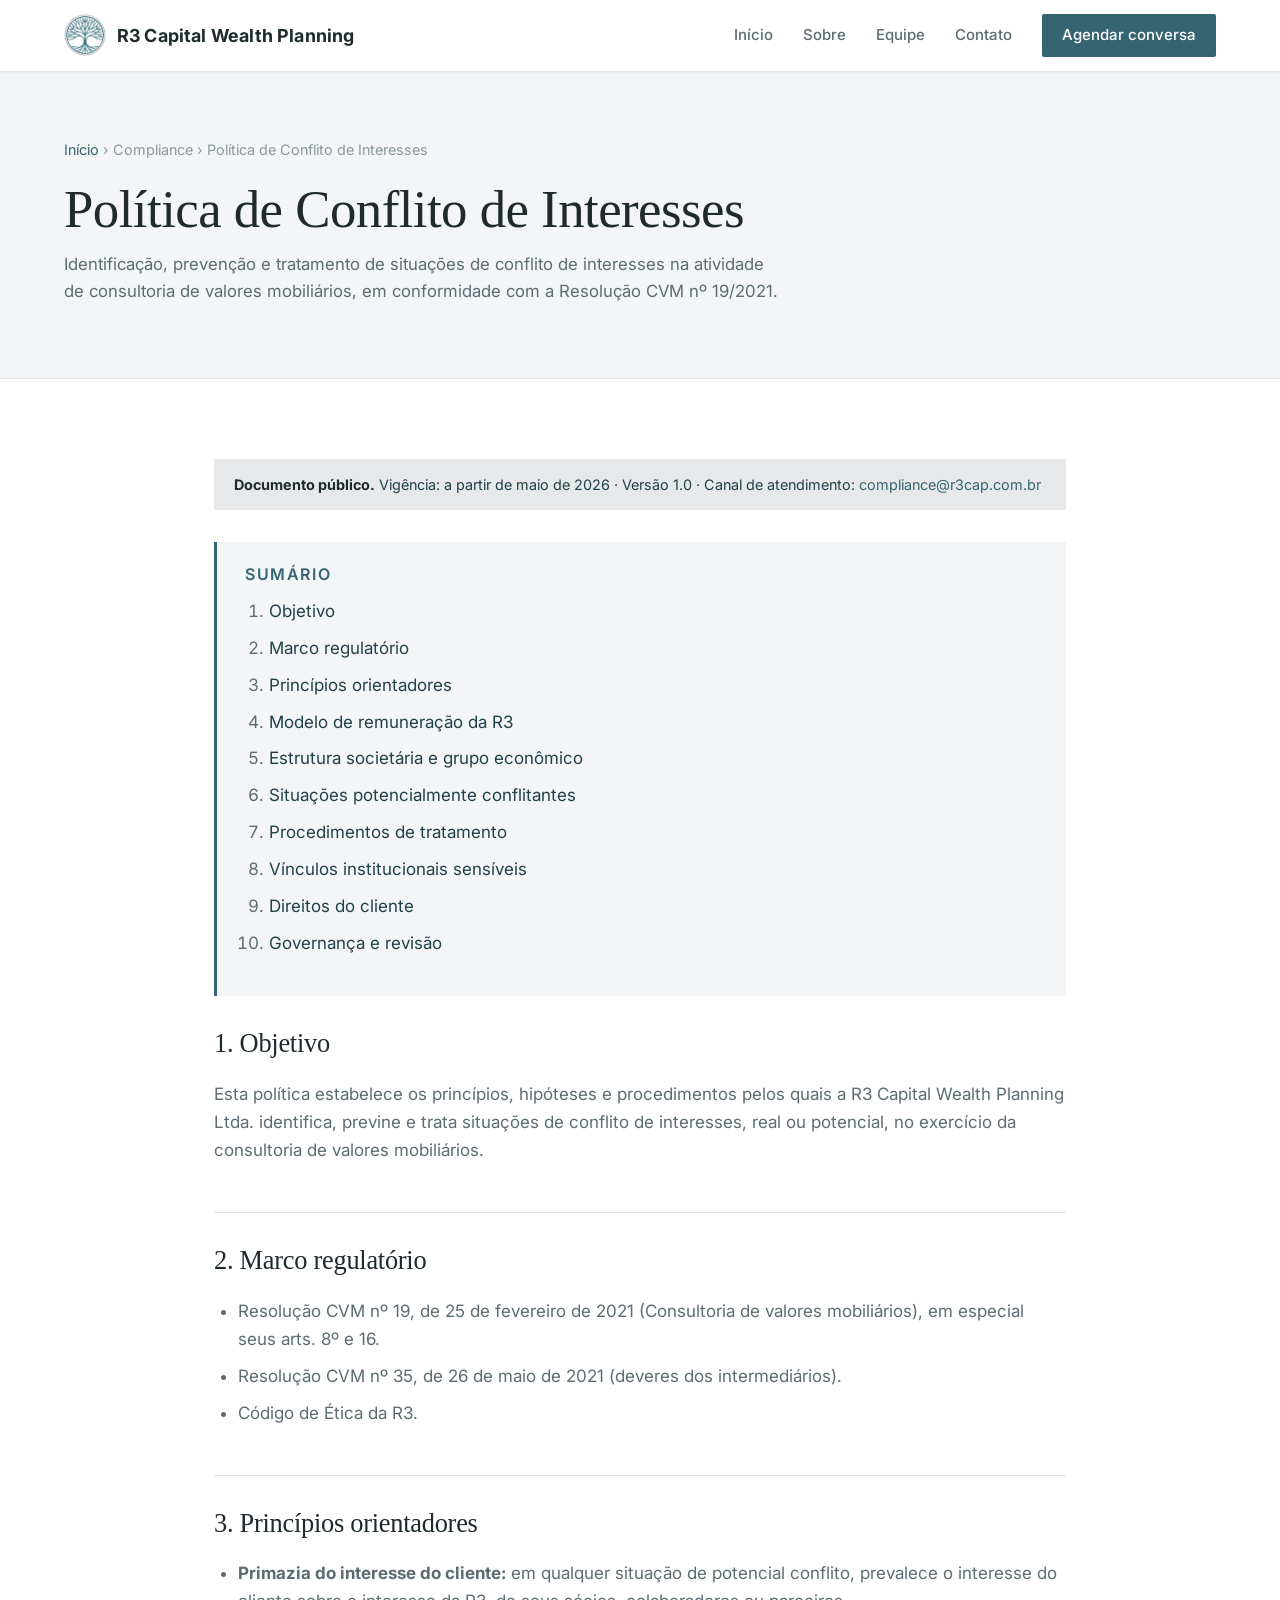
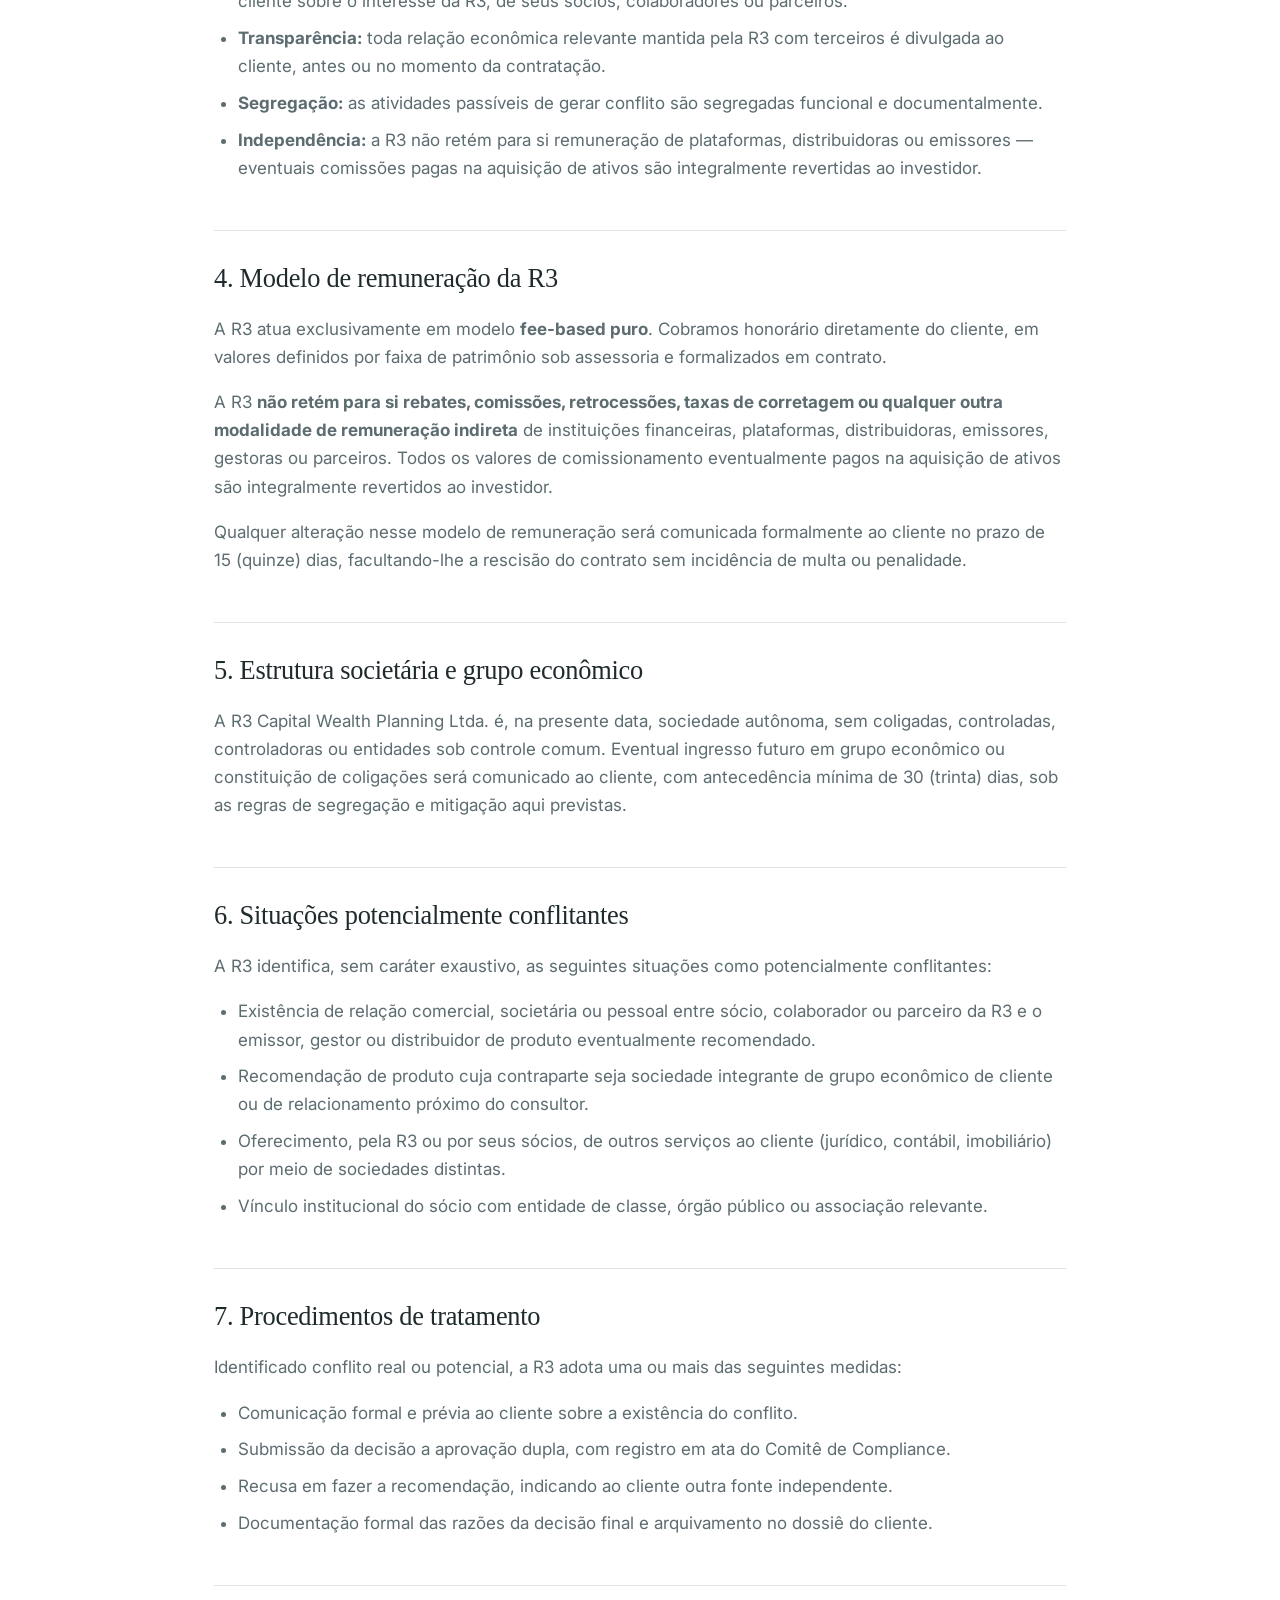
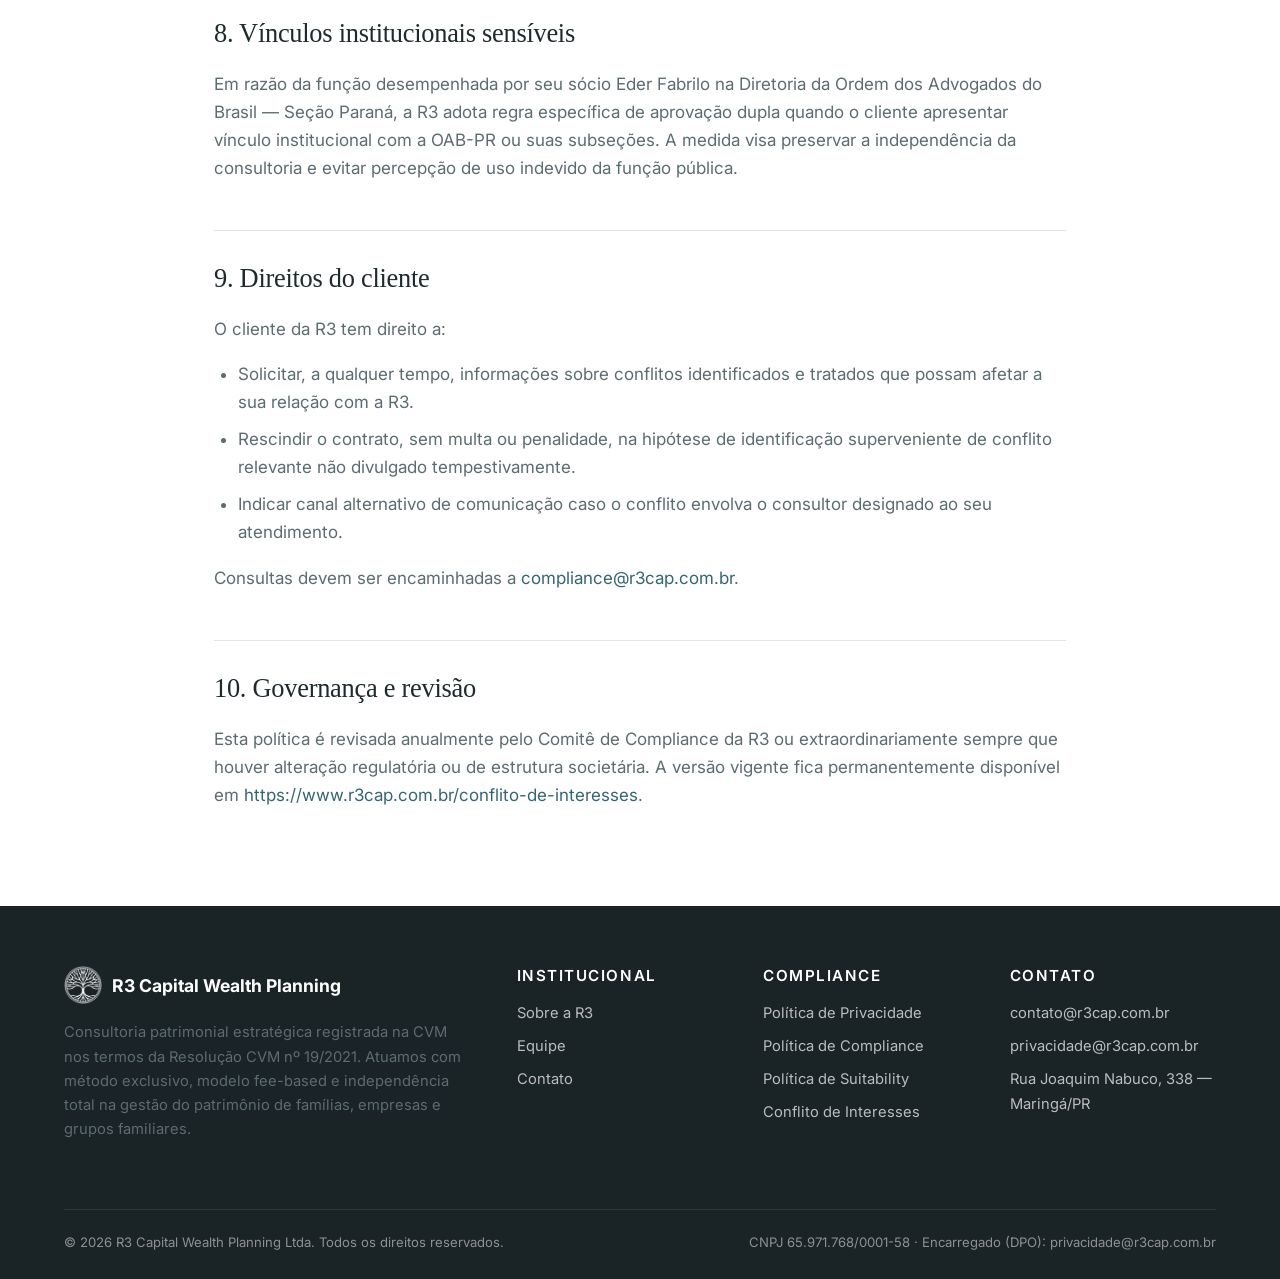
==== commit 01e87059: "Exclui página Serviços, integra Formspree e ajusta canais de contato - Remove a página Serviços do s" ====
--- a/conflito-de-interesses.html
+++ b/conflito-de-interesses.html
@@ -18,7 +18,7 @@
     <a href="index.html" class="navbar-brand"><img class="brand-icon" src="assets/logo-icon.png" alt="R3 Capital"><span>R3 Capital Wealth Planning</span></a>
     <button class="nav-toggle" aria-label="Abrir menu" aria-expanded="false" aria-controls="primary-nav"><span></span><span></span><span></span></button>
     <nav class="navbar-nav" id="primary-nav">
-      <a href="index.html" class="">Início</a><a href="sobre.html" class="">Sobre</a><a href="servicos.html" class="">Serviços</a><a href="equipe.html" class="">Equipe</a><a href="contato.html" class="">Contato</a>
+      <a href="index.html" class="">Início</a><a href="sobre.html" class="">Sobre</a><a href="equipe.html" class="">Equipe</a><a href="contato.html" class="">Contato</a>
       <a href="contato.html#agendar" class="btn-nav">Agendar conversa</a>
     </nav>
   </div>
@@ -37,7 +37,7 @@
 
 <div class="meta">
   <strong>Documento público.</strong> Vigência: a partir de maio de 2026 &middot; Versão 1.0 &middot;
-  Canal de atendimento: <a href="mailto:privacidade@r3cap.com.br">privacidade@r3cap.com.br</a>
+  Canal de atendimento: <a href="mailto:compliance@r3cap.com.br">compliance@r3cap.com.br</a>
 </div>
 
     <div class="policy-toc">
@@ -110,7 +110,7 @@
       <li>Rescindir o contrato, sem multa ou penalidade, na hipótese de identificação superveniente de conflito relevante não divulgado tempestivamente.</li>
       <li>Indicar canal alternativo de comunicação caso o conflito envolva o consultor designado ao seu atendimento.</li>
     </ul>
-    <p>Consultas devem ser encaminhadas a <a href="mailto:privacidade@r3cap.com.br">privacidade@r3cap.com.br</a>.</p>
+    <p>Consultas devem ser encaminhadas a <a href="mailto:compliance@r3cap.com.br">compliance@r3cap.com.br</a>.</p>
 
     <h2 id="ci-10">10. Governança e revisão</h2>
     <p>Esta política é revisada anualmente pelo Comitê de Compliance da R3 ou extraordinariamente sempre que houver alteração regulatória ou de estrutura societária. A versão vigente fica permanentemente disponível em <a href="https://www.r3cap.com.br/conflito-de-interesses">https://www.r3cap.com.br/conflito-de-interesses</a>.</p>
@@ -128,7 +128,6 @@
         <h4>Institucional</h4>
         <ul>
           <li><a href="sobre.html">Sobre a R3</a></li>
-          <li><a href="servicos.html">Serviços</a></li>
           <li><a href="equipe.html">Equipe</a></li>
           <li><a href="contato.html">Contato</a></li>
         </ul>
--- a/css/style.css
+++ b/css/style.css
@@ -186,6 +186,15 @@
 .hero .lead { color: var(--gray-700); max-width: 620px; margin-top: 1rem; }
 .hero .eyebrow { color: var(--teal-700); }
 .hero .divider-gold { background: var(--teal-700); }
+.hero-points { list-style: none; padding: 0; margin: .25rem 0 0; }
+.hero-points li {
+  position: relative; padding-left: 1.7rem; margin-bottom: .5rem;
+  color: var(--gray-700); font-size: 1.08rem;
+}
+.hero-points li::before {
+  content: ""; position: absolute; left: 0; top: .62rem;
+  width: 8px; height: 8px; background: var(--teal-700); transform: rotate(45deg);
+}
 .hero-actions { margin-top: 2.2rem; display: flex; gap: 14px; flex-wrap: wrap; }
 
 .btn {
@@ -442,6 +451,7 @@
 }
 form textarea { min-height: 130px; resize: vertical; }
 form button { width: 100%; }
+.form-status { margin-top: 1rem; font-size: .92rem; font-weight: 600; }
 
 /* ============== FOOTER ============== */
 .footer {
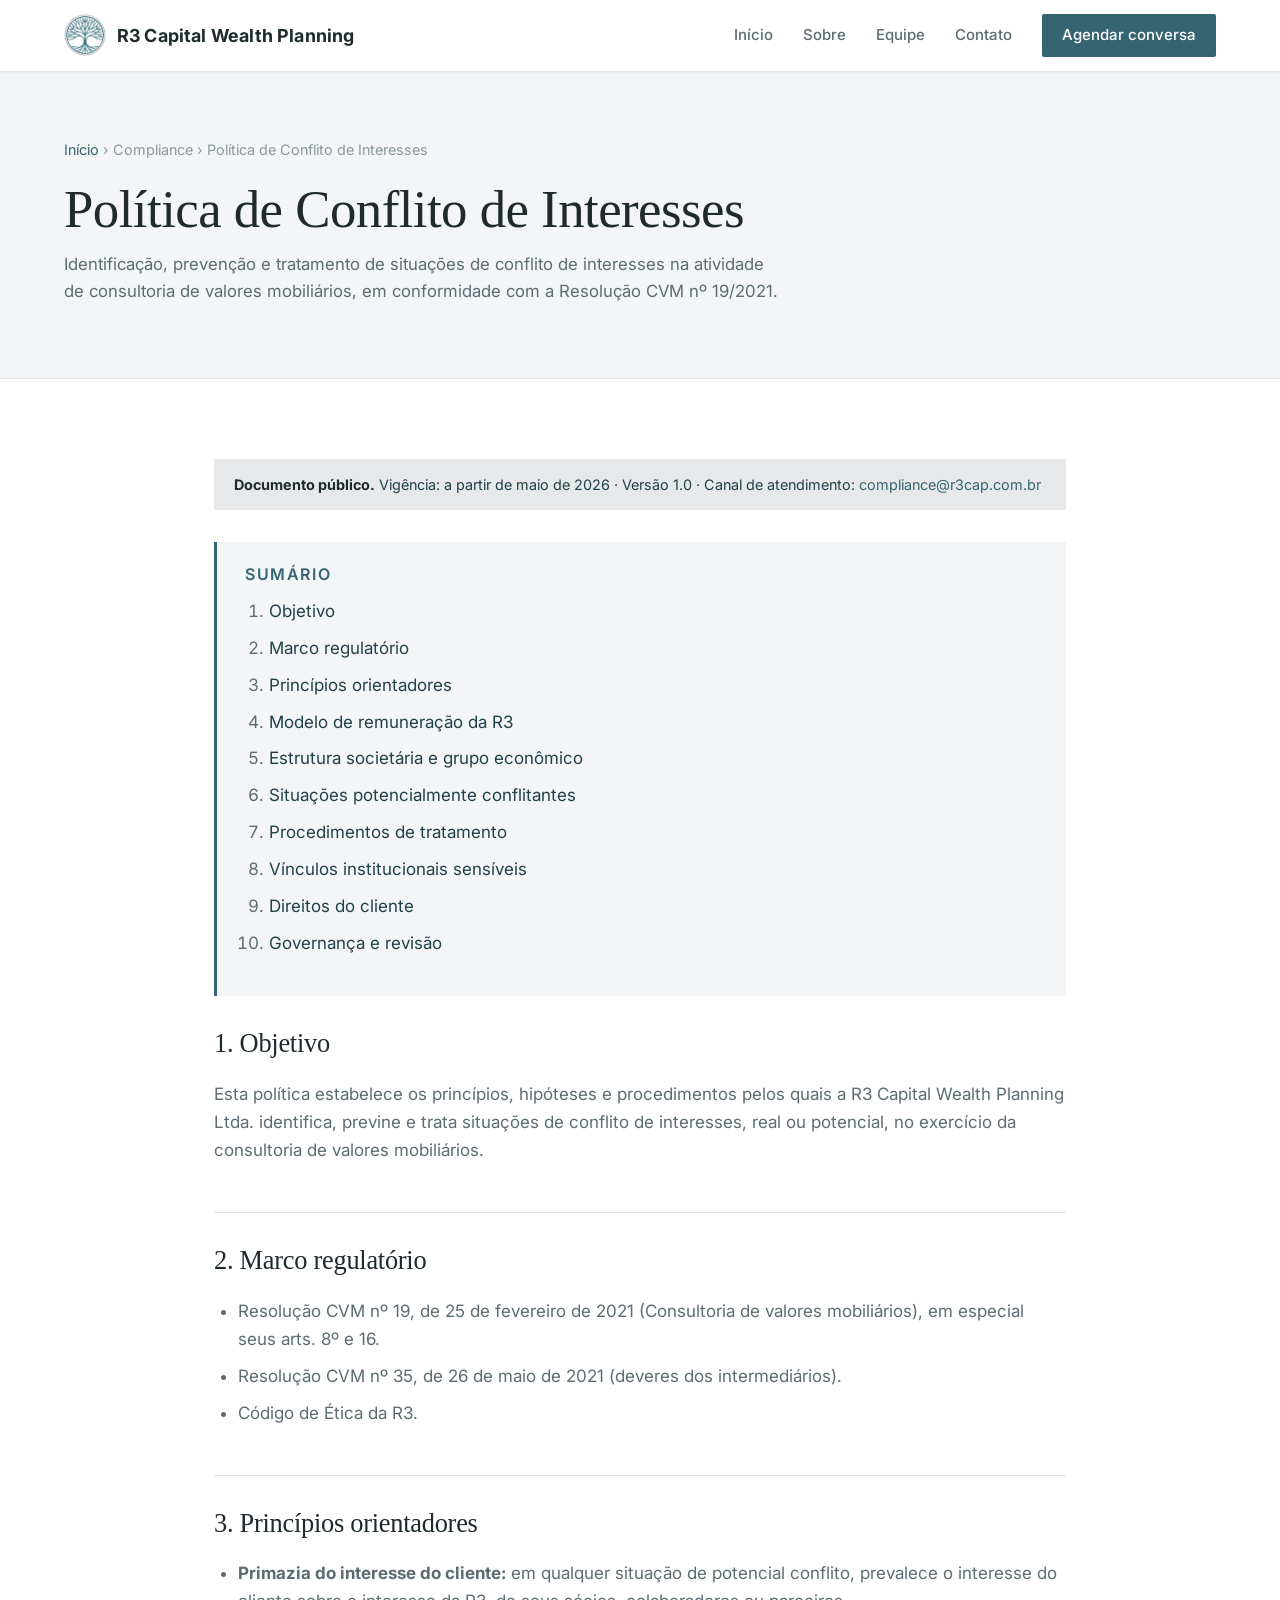
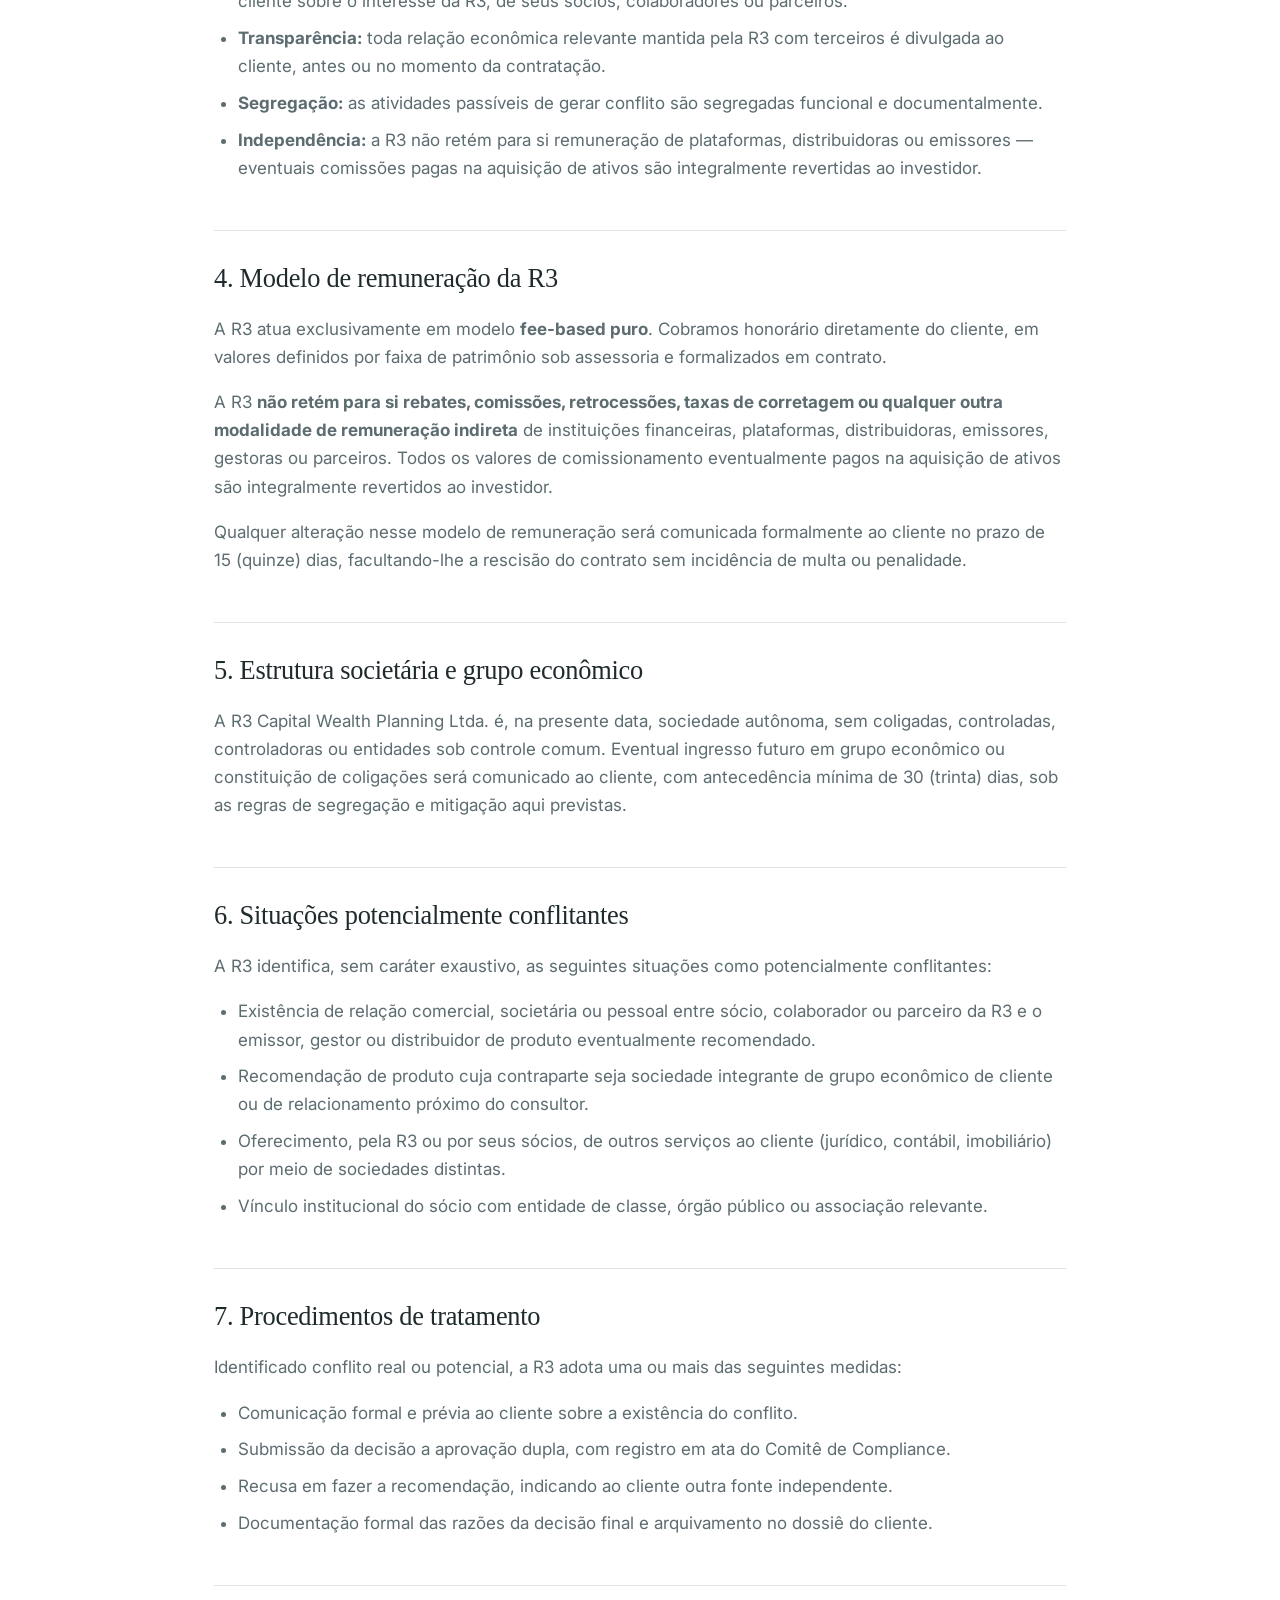
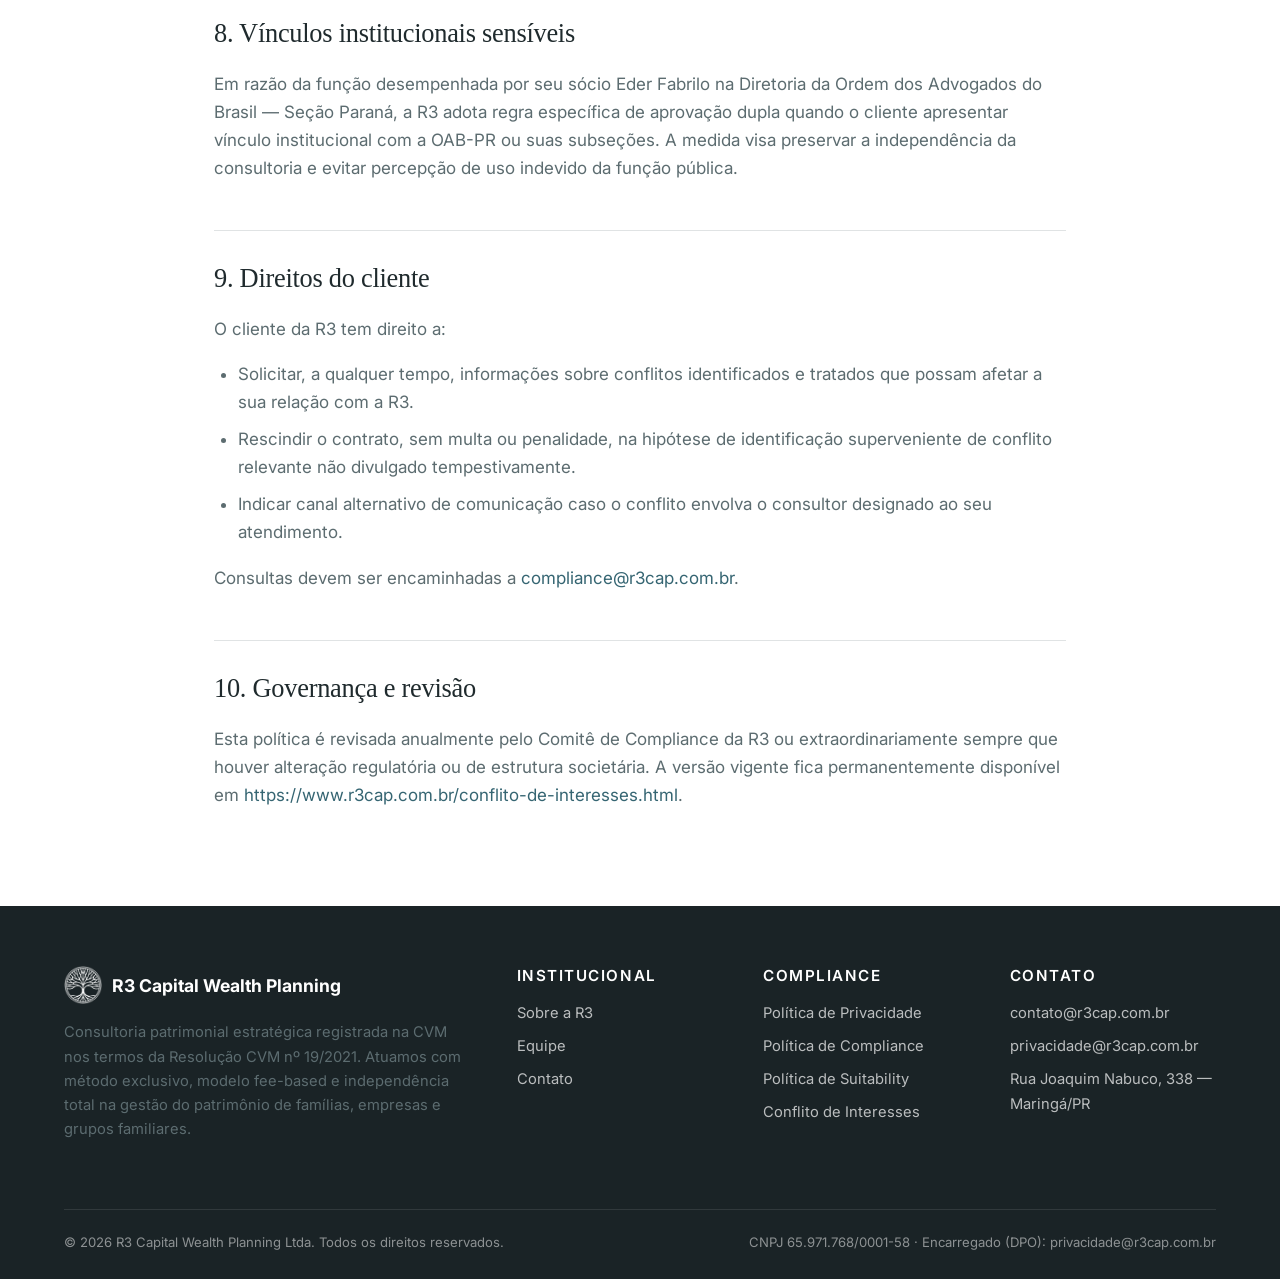
==== commit d6ba5aa3: "Prepara site para publicação no domínio www.r3cap.com.br - Arquivo CNAME apontando para www.r3cap.co" ====
--- a/conflito-de-interesses.html
+++ b/conflito-de-interesses.html
@@ -6,6 +6,17 @@
   <title>Política de Conflito de Interesses | R3 Capital Wealth Planning</title>
   <meta name="description" content="Política de Conflito de Interesses da R3 Capital Wealth Planning Ltda., em conformidade com a Resolução CVM nº 19/2021.">
   <meta name="robots" content="index, follow">
+  <link rel="canonical" href="https://www.r3cap.com.br/conflito-de-interesses.html">
+  <link rel="icon" type="image/png" href="assets/logo-icon.png">
+  <link rel="apple-touch-icon" href="assets/logo-icon.png">
+  <meta property="og:site_name" content="R3 Capital Wealth Planning">
+  <meta property="og:locale" content="pt_BR">
+  <meta property="og:type" content="website">
+  <meta property="og:title" content="Política de Conflito de Interesses | R3 Capital Wealth Planning">
+  <meta property="og:description" content="Política de Conflito de Interesses da R3 Capital Wealth Planning Ltda., em conformidade com a Resolução CVM nº 19/2021.">
+  <meta property="og:url" content="https://www.r3cap.com.br/conflito-de-interesses.html">
+  <meta property="og:image" content="https://www.r3cap.com.br/assets/og-image.png">
+  <meta name="twitter:card" content="summary_large_image">
   <link rel="preconnect" href="https://fonts.googleapis.com">
   <link rel="preconnect" href="https://fonts.gstatic.com" crossorigin>
   <link href="https://fonts.googleapis.com/css2?family=Inter:wght@400;500;600;700&display=swap" rel="stylesheet">
@@ -19,7 +30,7 @@
     <button class="nav-toggle" aria-label="Abrir menu" aria-expanded="false" aria-controls="primary-nav"><span></span><span></span><span></span></button>
     <nav class="navbar-nav" id="primary-nav">
       <a href="index.html" class="">Início</a><a href="sobre.html" class="">Sobre</a><a href="equipe.html" class="">Equipe</a><a href="contato.html" class="">Contato</a>
-      <a href="contato.html#agendar" class="btn-nav">Agendar conversa</a>
+      <a href="https://wa.me/5544997051998?text=Ol%C3%A1%21%20Gostaria%20de%20agendar%20uma%20conversa%20com%20a%20R3%20Capital." target="_blank" rel="noopener" class="btn-nav">Agendar conversa</a>
     </nav>
   </div>
 </header>
@@ -113,7 +124,7 @@
     <p>Consultas devem ser encaminhadas a <a href="mailto:compliance@r3cap.com.br">compliance@r3cap.com.br</a>.</p>
 
     <h2 id="ci-10">10. Governança e revisão</h2>
-    <p>Esta política é revisada anualmente pelo Comitê de Compliance da R3 ou extraordinariamente sempre que houver alteração regulatória ou de estrutura societária. A versão vigente fica permanentemente disponível em <a href="https://www.r3cap.com.br/conflito-de-interesses">https://www.r3cap.com.br/conflito-de-interesses</a>.</p>
+    <p>Esta política é revisada anualmente pelo Comitê de Compliance da R3 ou extraordinariamente sempre que houver alteração regulatória ou de estrutura societária. A versão vigente fica permanentemente disponível em <a href="https://www.r3cap.com.br/conflito-de-interesses.html">https://www.r3cap.com.br/conflito-de-interesses.html</a>.</p>
   </div>
 </section>
 
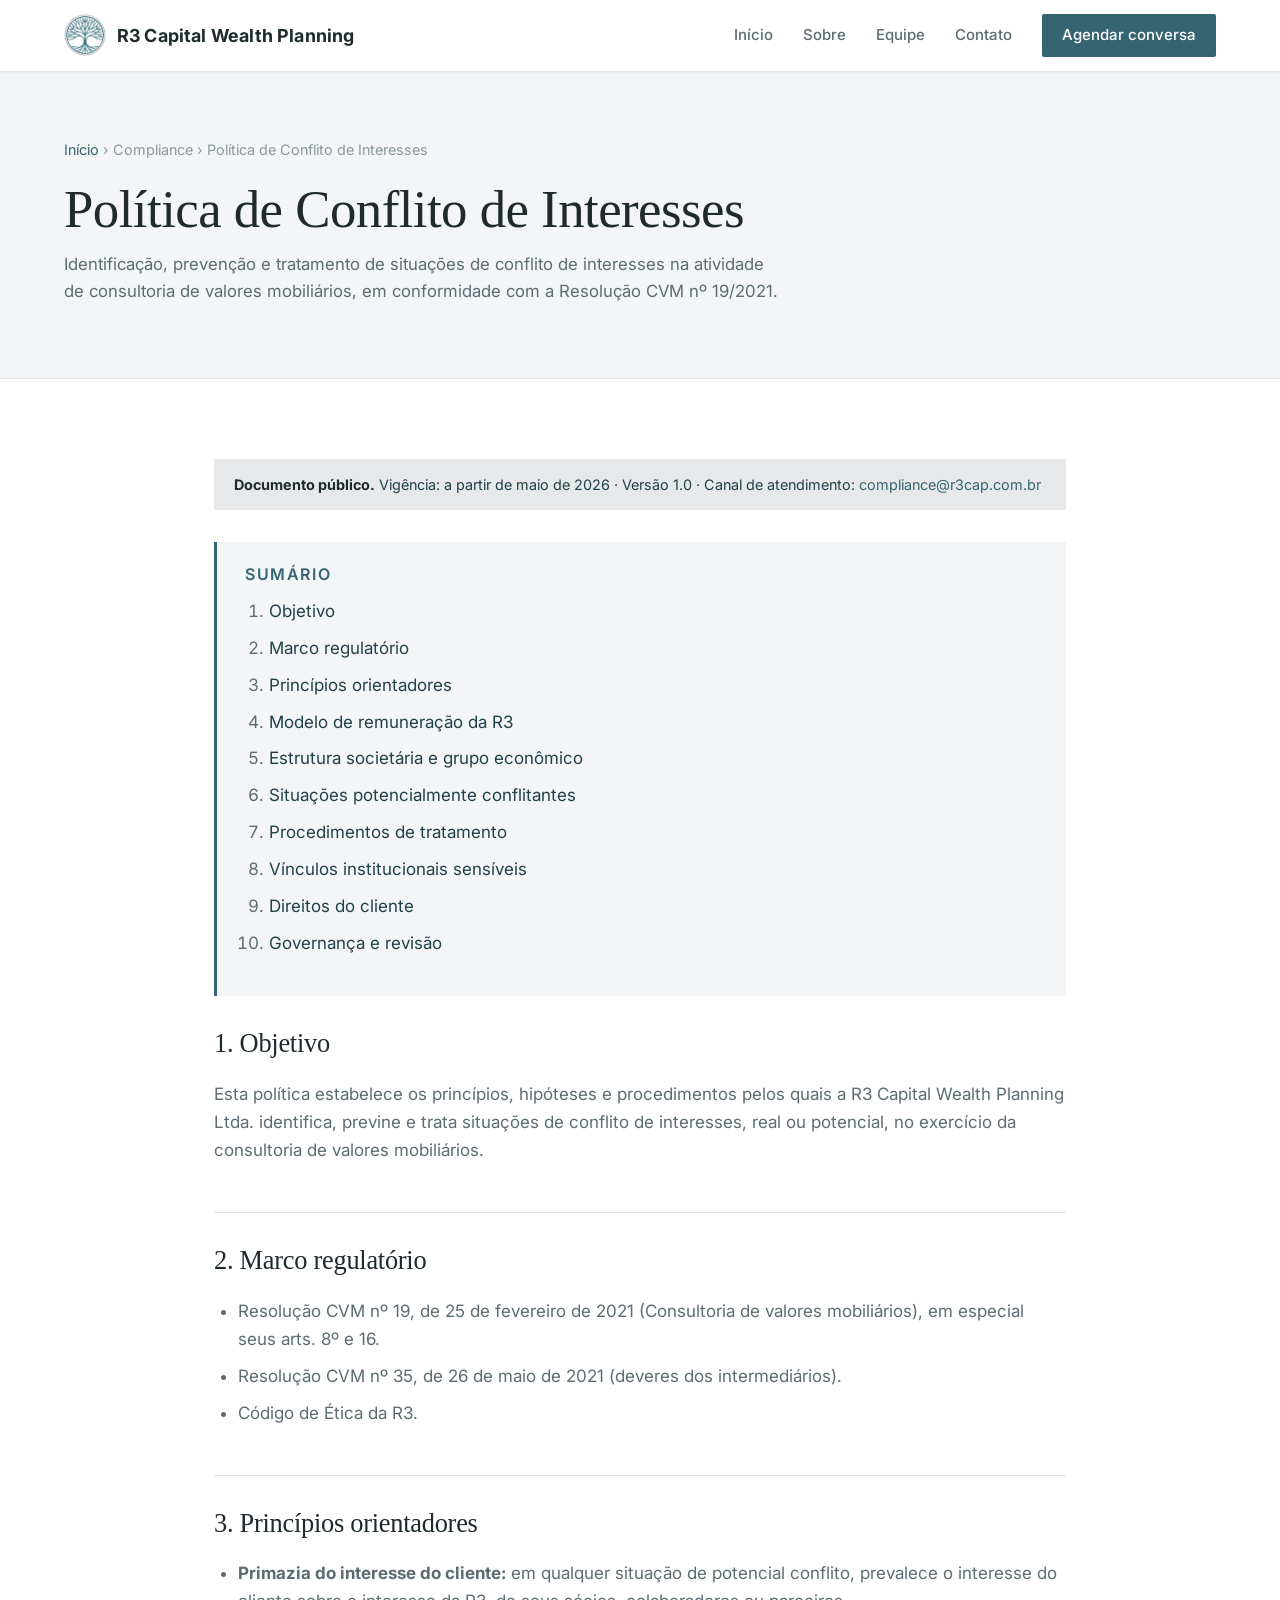
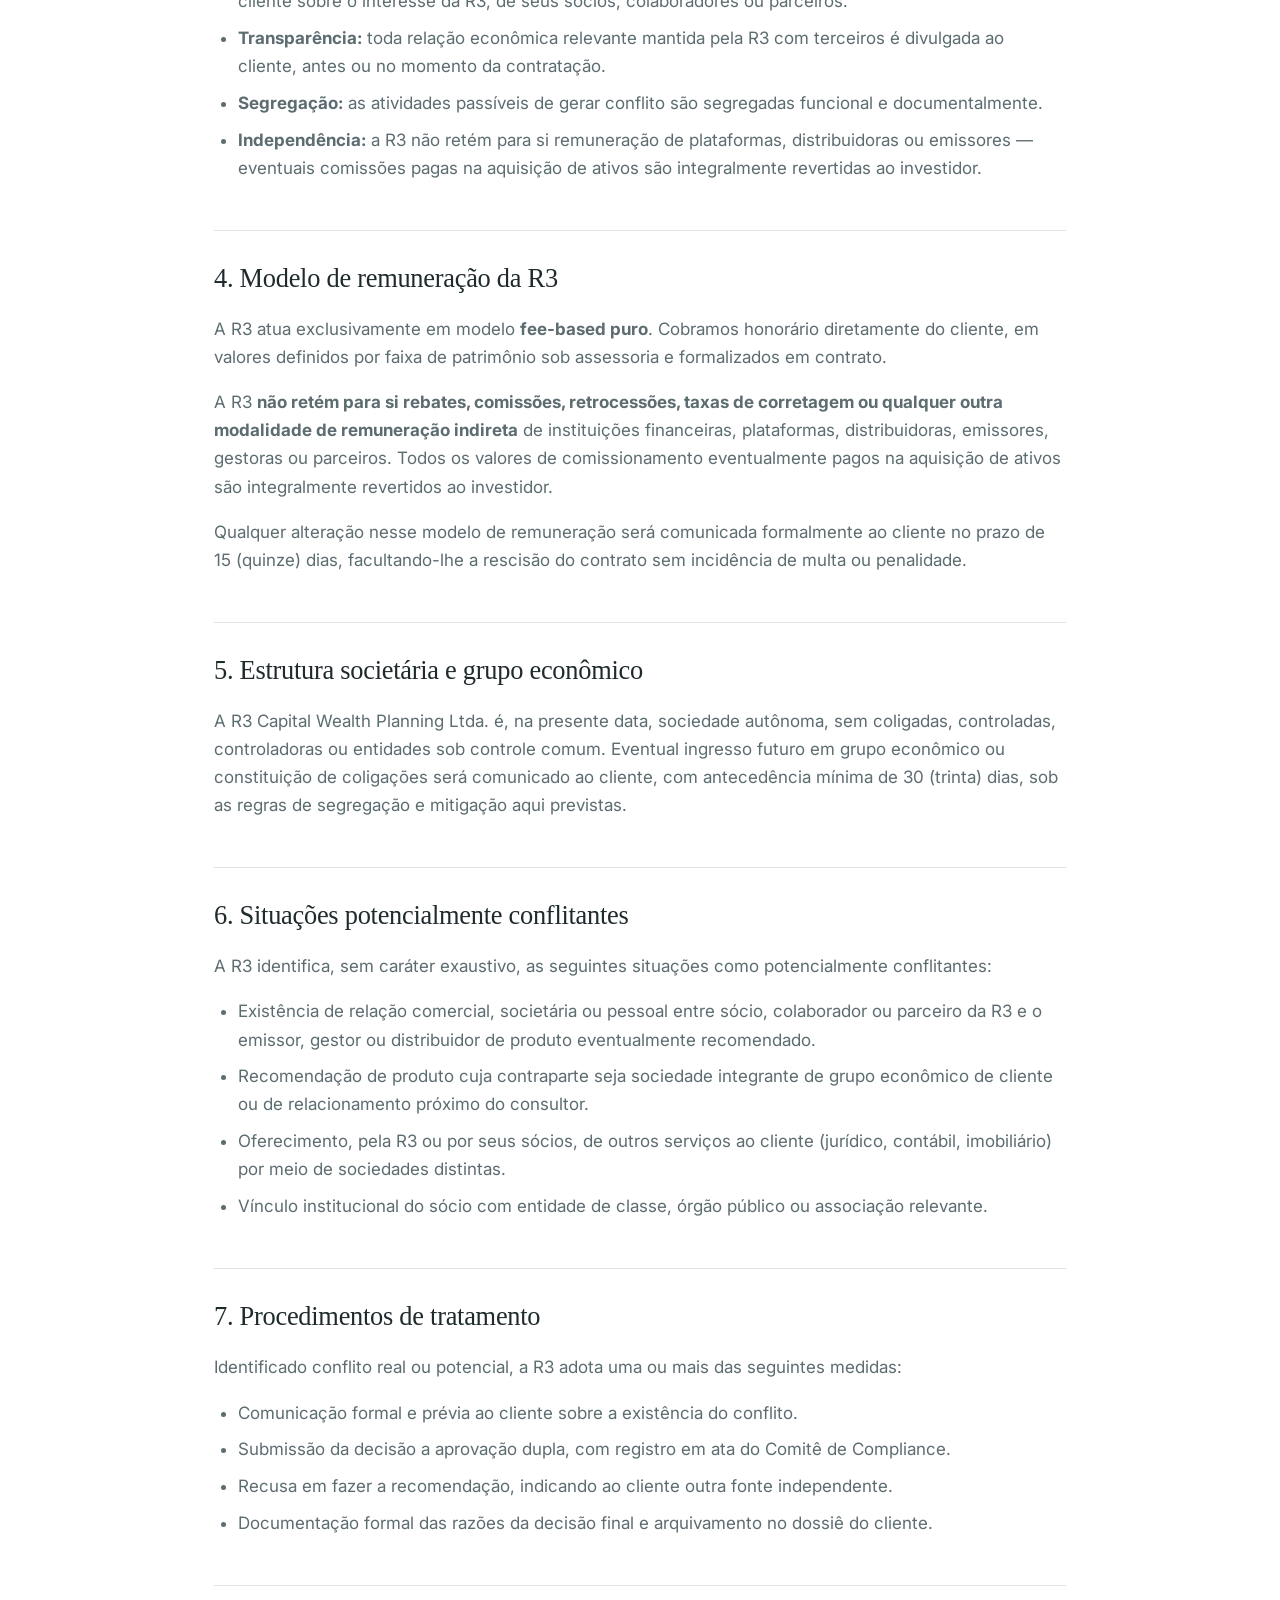
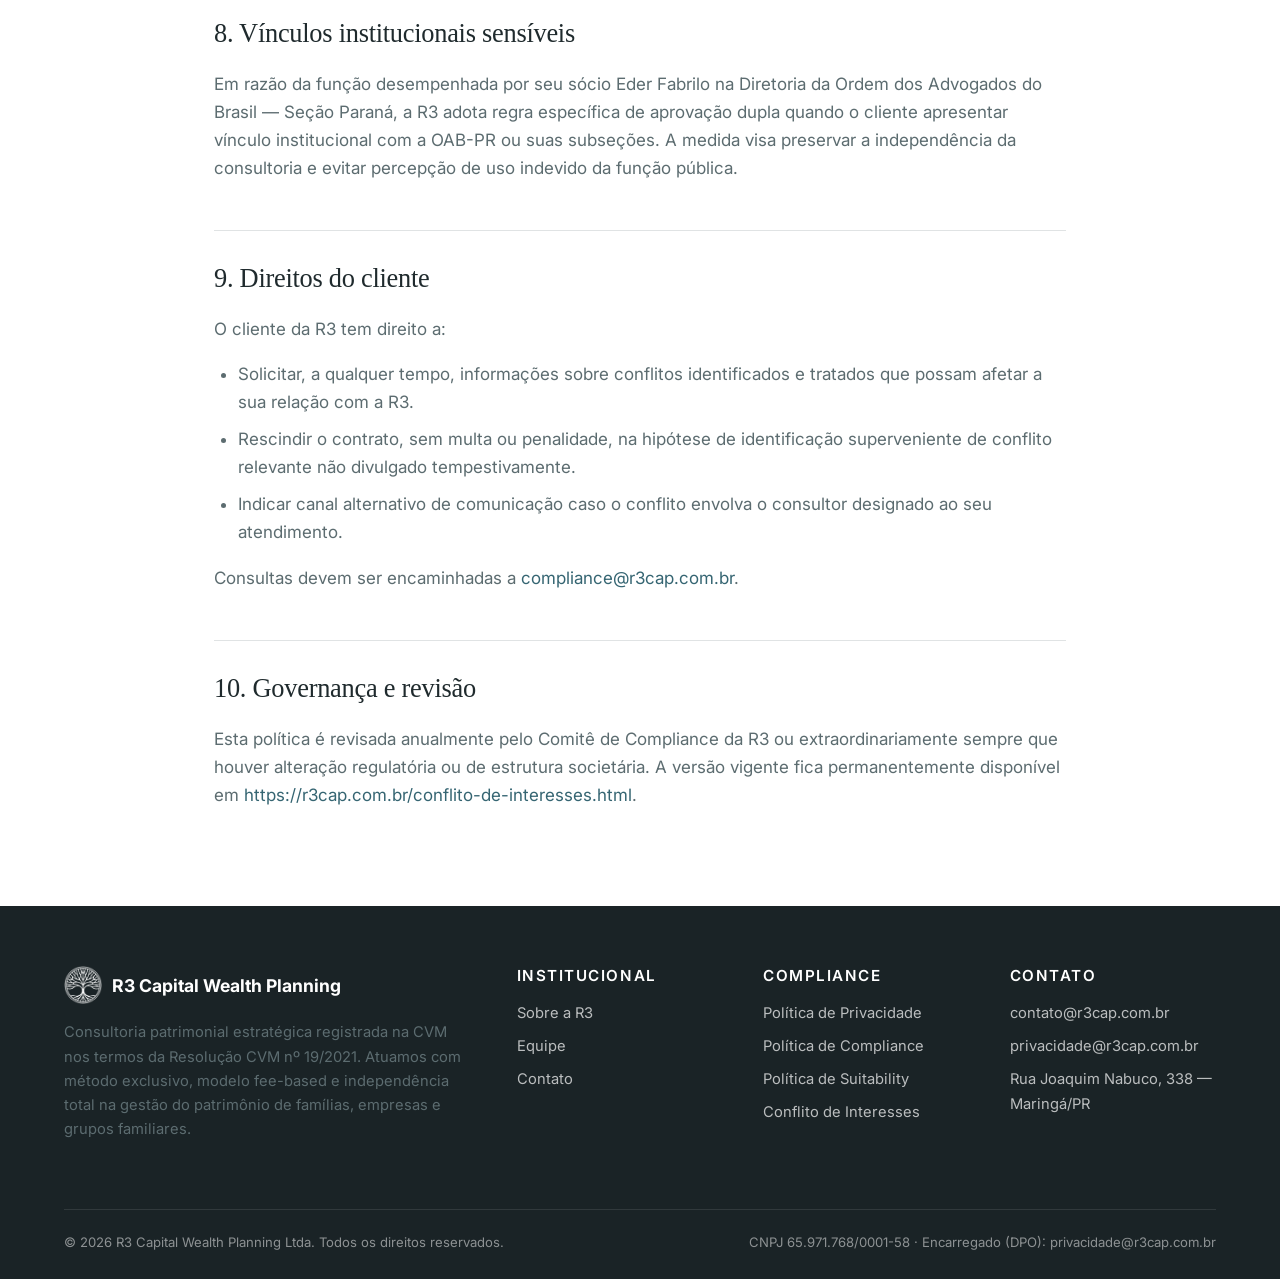
==== commit 34b28aa4: "Corrige canonical e OG URLs: remove www, padroniza para r3cap.com.br" ====
--- a/conflito-de-interesses.html
+++ b/conflito-de-interesses.html
@@ -6,7 +6,7 @@
   <title>Política de Conflito de Interesses | R3 Capital Wealth Planning</title>
   <meta name="description" content="Política de Conflito de Interesses da R3 Capital Wealth Planning Ltda., em conformidade com a Resolução CVM nº 19/2021.">
   <meta name="robots" content="index, follow">
-  <link rel="canonical" href="https://www.r3cap.com.br/conflito-de-interesses.html">
+  <link rel="canonical" href="https://r3cap.com.br/conflito-de-interesses.html">
   <link rel="icon" type="image/png" href="assets/logo-icon.png">
   <link rel="apple-touch-icon" href="assets/logo-icon.png">
   <meta property="og:site_name" content="R3 Capital Wealth Planning">
@@ -14,8 +14,8 @@
   <meta property="og:type" content="website">
   <meta property="og:title" content="Política de Conflito de Interesses | R3 Capital Wealth Planning">
   <meta property="og:description" content="Política de Conflito de Interesses da R3 Capital Wealth Planning Ltda., em conformidade com a Resolução CVM nº 19/2021.">
-  <meta property="og:url" content="https://www.r3cap.com.br/conflito-de-interesses.html">
-  <meta property="og:image" content="https://www.r3cap.com.br/assets/og-image.png">
+  <meta property="og:url" content="https://r3cap.com.br/conflito-de-interesses.html">
+  <meta property="og:image" content="https://r3cap.com.br/assets/og-image.png">
   <meta name="twitter:card" content="summary_large_image">
   <link rel="preconnect" href="https://fonts.googleapis.com">
   <link rel="preconnect" href="https://fonts.gstatic.com" crossorigin>
@@ -124,7 +124,7 @@
     <p>Consultas devem ser encaminhadas a <a href="mailto:compliance@r3cap.com.br">compliance@r3cap.com.br</a>.</p>
 
     <h2 id="ci-10">10. Governança e revisão</h2>
-    <p>Esta política é revisada anualmente pelo Comitê de Compliance da R3 ou extraordinariamente sempre que houver alteração regulatória ou de estrutura societária. A versão vigente fica permanentemente disponível em <a href="https://www.r3cap.com.br/conflito-de-interesses.html">https://www.r3cap.com.br/conflito-de-interesses.html</a>.</p>
+    <p>Esta política é revisada anualmente pelo Comitê de Compliance da R3 ou extraordinariamente sempre que houver alteração regulatória ou de estrutura societária. A versão vigente fica permanentemente disponível em <a href="https://r3cap.com.br/conflito-de-interesses.html">https://r3cap.com.br/conflito-de-interesses.html</a>.</p>
   </div>
 </section>
 
